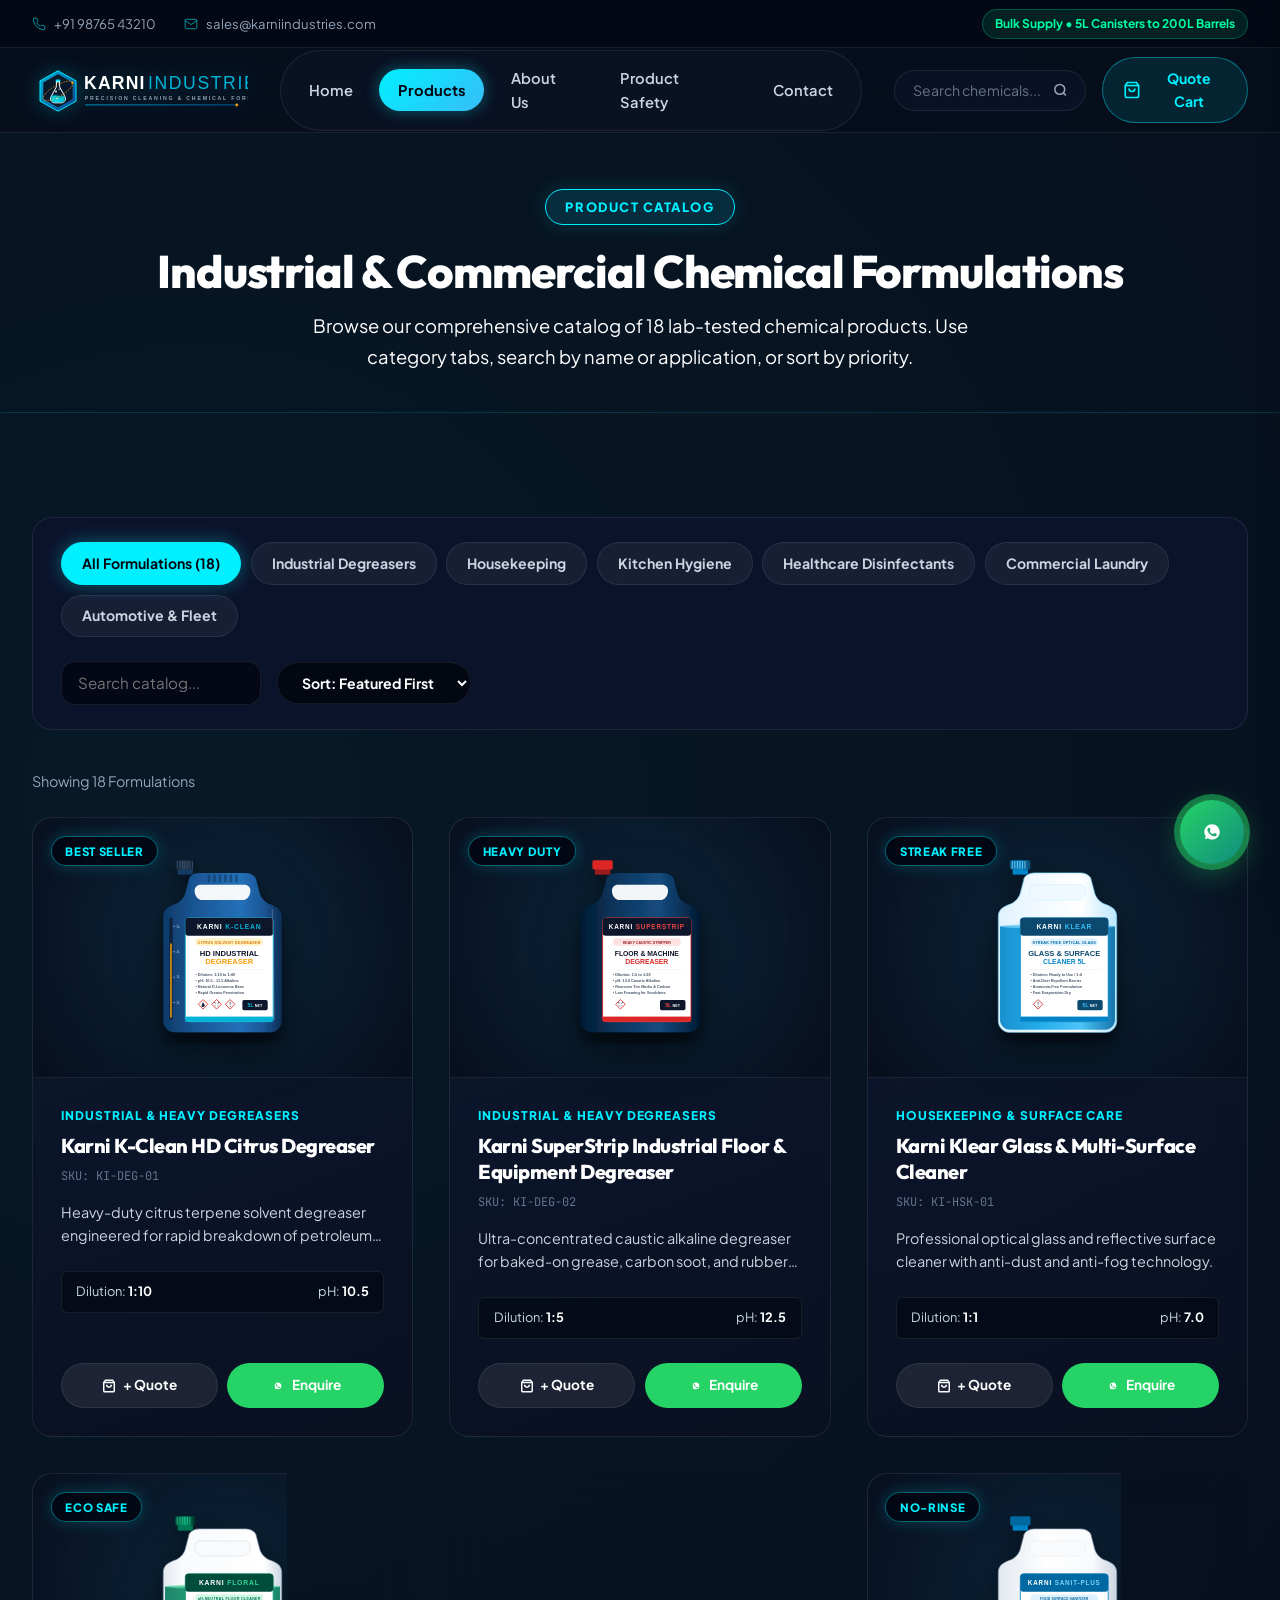
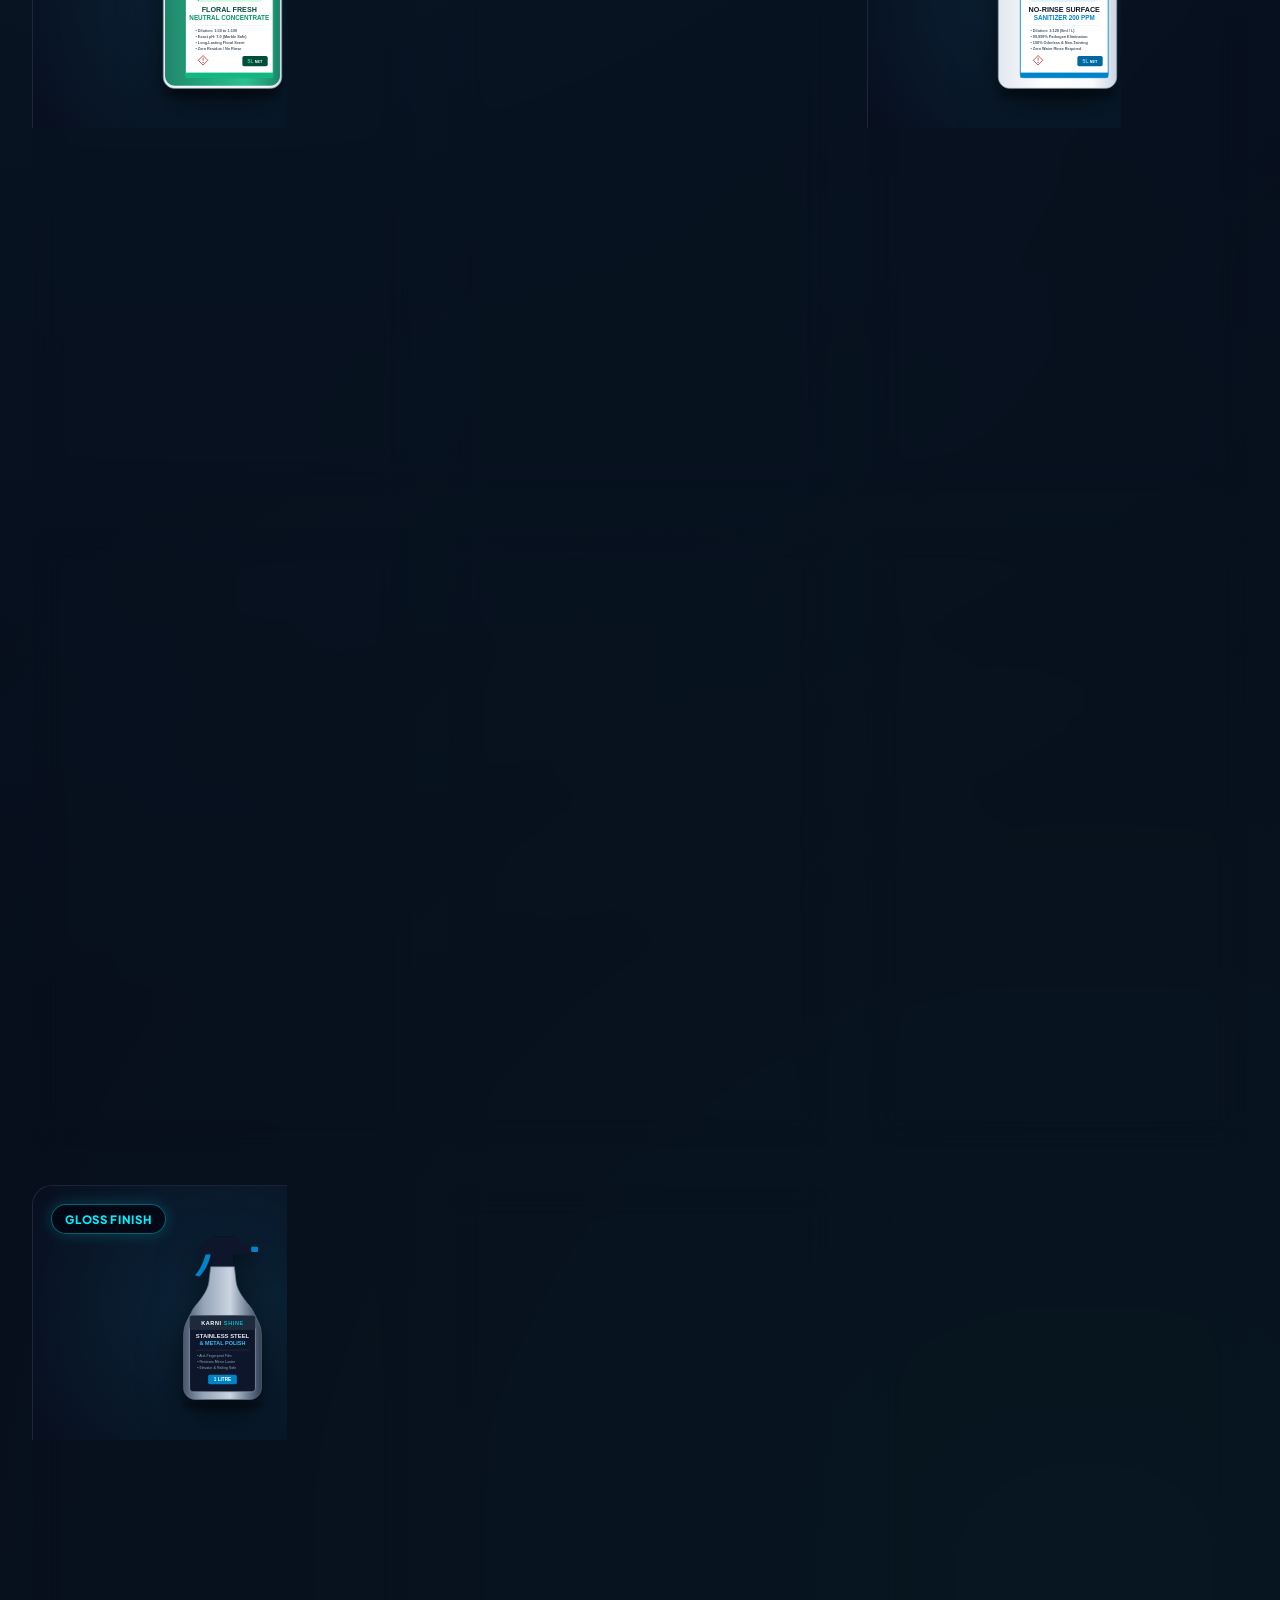
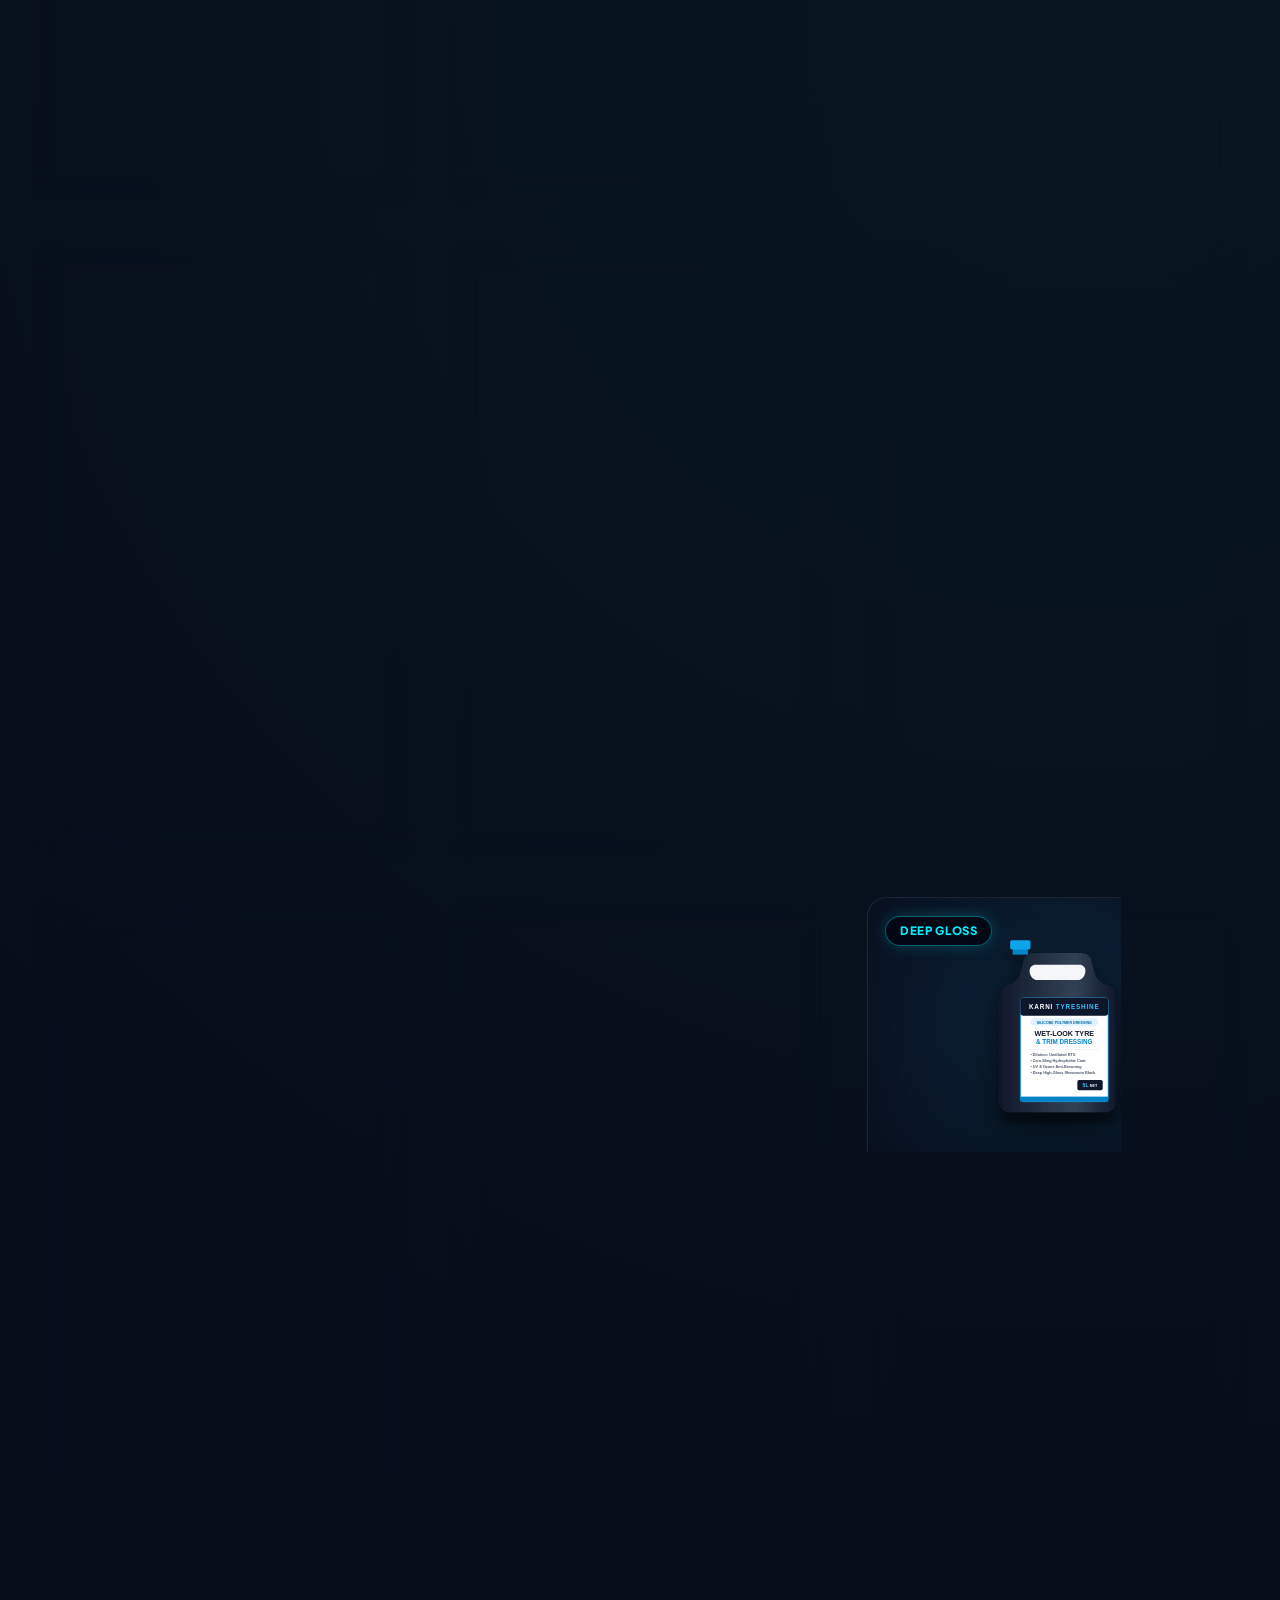
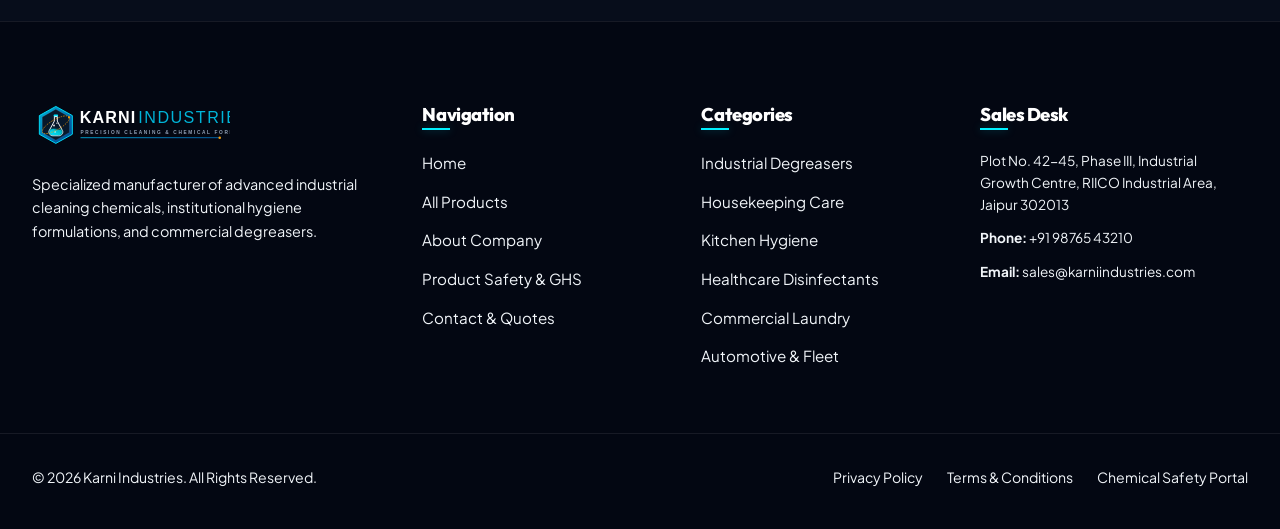
==== products.html @ 2b6e88ef "Initial commit" ====
<!DOCTYPE html>
<html lang="en">
<head>
  <meta charset="UTF-8">
  <meta name="viewport" content="width=device-width, initial-scale=1.0">
  <title>Chemical Products Catalog | Karni Industries</title>
  <meta name="description" content="Explore Karni Industries' complete catalog of industrial degreasers, floor cleaners, kitchen hygiene, hospital disinfectants, laundry detergents, and vehicle shampoos.">
  <meta name="theme-color" content="#0B192C">
  <link rel="icon" type="image/svg+xml" href="assets/images/logo/karni-logo.svg">
  <link rel="stylesheet" href="css/style.css">
</head>
<body>

  <!-- Top Announcement Bar -->
  <aside class="topbar">
    <div class="container topbar-content">
      <div class="topbar-contact">
        <a href="tel:+919876543210" class="topbar-item">
          <svg viewBox="0 0 24 24"><path d="M22 16.92v3a2 2 0 0 1-2.18 2 19.79 19.79 0 0 1-8.63-3.07 19.5 19.5 0 0 1-6-6 19.79 19.79 0 0 1-3.07-8.67A2 2 0 0 1 4.11 2h3a2 2 0 0 1 2 1.72 12.84 12.84 0 0 0 .7 2.81 2 2 0 0 1-.45 2.11L8.09 9.91a16 16 0 0 0 6 6l1.27-1.27a2 2 0 0 1 2.11-.45 12.84 12.84 0 0 0 2.81.7A2 2 0 0 1 22 16.92z"/></svg>
          <span data-config="phoneDisplay">+91 98765 43210</span>
        </a>
        <a href="mailto:sales@karniindustries.com" class="topbar-item">
          <svg viewBox="0 0 24 24"><path d="M4 4h16c1.1 0 2 .9 2 2v12c0 1.1-.9 2-2 2H4c-1.1 0-2-.9-2-2V6c0-1.1.9-2 2-2z"/><polyline points="22,6 12,13 2,6"/></svg>
          <span data-config="email">sales@karniindustries.com</span>
        </a>
      </div>
      <div class="topbar-cert-badge">
        <span>Bulk Supply • 5L Canisters to 200L Barrels</span>
      </div>
    </div>
  </aside>

  <!-- Sticky Main Header Navigation -->
  <header class="site-header" id="siteHeader">
    <div class="container navbar">
      <a href="index.html" class="brand-logo" aria-label="Karni Industries Home">
        <img src="assets/images/logo/karni-logo.svg" alt="Karni Industries Logo" class="brand-logo-img">
      </a>

      <nav class="nav-menu" aria-label="Main Navigation">
        <a href="index.html" class="nav-link">Home</a>
        <a href="products.html" class="nav-link active">Products</a>
        <a href="about.html" class="nav-link">About Us</a>
        <a href="product-safety.html" class="nav-link">Product Safety</a>
        <a href="contact.html" class="nav-link">Contact</a>
      </nav>

      <div class="header-actions">
        <div class="search-container">
          <div class="search-input-wrapper">
            <input type="text" id="headerSearchInput" class="search-input" placeholder="Search chemicals..." autocomplete="off">
            <button type="button" class="search-btn" aria-label="Search">
              <svg width="16" height="16" viewBox="0 0 24 24" fill="none" stroke="currentColor" stroke-width="2.5"><circle cx="11" cy="11" r="8"/><line x1="21" y1="21" x2="16.65" y2="16.65"/></svg>
            </button>
          </div>
          <div id="headerSearchResults" class="search-results-dropdown"></div>
        </div>

        <button type="button" class="quote-cart-btn" onclick="EnquiryCart.openDrawer()" aria-label="View Quote Request Cart">
          <svg width="18" height="18" viewBox="0 0 24 24" fill="none" stroke="currentColor" stroke-width="2.2"><path d="M6 2L3 6v14a2 2 0 0 0 2 2h14a2 2 0 0 0 2-2V6l-3-4z"/><line x1="3" y1="6" x2="21" y2="6"/><path d="M16 10a4 4 0 0 1-8 0"/></svg>
          <span>Quote Cart</span>
          <span class="quote-badge" style="display:none;">0</span>
        </button>

        <button type="button" class="mobile-toggle" id="mobileToggle" aria-label="Toggle navigation menu">
          <span></span><span></span><span></span>
        </button>
      </div>
    </div>
  </header>

  <!-- Mobile Drawer -->
  <div class="mobile-overlay" id="mobileOverlay"></div>
  <div class="mobile-drawer" id="mobileDrawer">
    <div class="mobile-drawer-header">
      <img src="assets/images/logo/karni-logo.svg" alt="Karni Industries" style="height:36px;">
      <button class="drawer-close-btn" id="drawerCloseBtn" aria-label="Close menu">&times;</button>
    </div>
    <div class="mobile-nav-links">
      <a href="index.html" class="mobile-nav-link">Home</a>
      <a href="products.html" class="mobile-nav-link active">Products Catalog</a>
      <a href="about.html" class="mobile-nav-link">About Company</a>
      <a href="product-safety.html" class="mobile-nav-link">Product Safety &amp; GHS</a>
      <a href="contact.html" class="mobile-nav-link">Contact &amp; Inquiries</a>
    </div>
  </div>

  <!-- Page Header Banner -->
  <section class="section" style="background:var(--navy-900); color:#FFF; padding:3.5rem 0 2.5rem; border-bottom:1px solid rgba(0,180,216,0.2);">
    <div class="container" style="text-align:center;">
      <div class="section-tag" style="background:rgba(0,180,216,0.15); border-color:var(--cyan-400);">Product Catalog</div>
      <h1 class="section-title" style="color:#FFF; margin-bottom:0.75rem;">Industrial &amp; Commercial Chemical Formulations</h1>
      <p class="section-subtitle" style="color:var(--text-inverse-muted); max-width:680px; margin:0 auto;">
        Browse our comprehensive catalog of 18 lab-tested chemical products. Use category tabs, search by name or application, or sort by priority.
      </p>
    </div>
  </section>

  <!-- Product Catalog Main Workspace -->
  <section class="section">
    <div class="container">

      <!-- Catalog Controls Toolbar -->
      <div class="catalog-toolbar">
        <!-- Category Filter Tabs -->
        <div class="filter-pills-bar" id="categoryPills">
          <button class="filter-pill active" data-category="all">All Formulations (18)</button>
          <button class="filter-pill" data-category="degreasers">Industrial Degreasers</button>
          <button class="filter-pill" data-category="housekeeping">Housekeeping</button>
          <button class="filter-pill" data-category="kitchen">Kitchen Hygiene</button>
          <button class="filter-pill" data-category="disinfectants">Healthcare Disinfectants</button>
          <button class="filter-pill" data-category="laundry">Commercial Laundry</button>
          <button class="filter-pill" data-category="automotive">Automotive &amp; Fleet</button>
        </div>

        <!-- Sorting & Search Control -->
        <div style="display:flex; align-items:center; gap:1rem; flex-wrap:wrap;">
          <input type="text" id="catalogSearchInput" class="calc-input" placeholder="Search catalog..." style="width:200px; padding:0.5rem 1rem;">
          <select id="catalogSortSelect" class="catalog-sort-select">
            <option value="featured">Sort: Featured First</option>
            <option value="name-asc">Name: A to Z</option>
            <option value="name-desc">Name: Z to A</option>
            <option value="category">Group by Category</option>
          </select>
        </div>
      </div>

      <!-- Results Count Bar -->
      <div style="display:flex; justify-content:space-between; align-items:center; margin-bottom:1.5rem; font-size:0.9rem; color:var(--text-muted);">
        <span id="resultsCountText">Showing 18 Formulations</span>
        <span id="activeFilterTag" style="display:none; background:var(--bg-surface-alt); padding:0.25rem 0.75rem; border-radius:var(--radius-full); font-weight:600;"></span>
      </div>

      <!-- Product Cards Grid -->
      <div class="product-grid" id="catalogGrid">
        <!-- Populated dynamically by JavaScript -->
      </div>

      <!-- Empty State -->
      <div id="catalogEmptyState" style="display:none; text-align:center; padding:5rem 1rem;">
        <svg width="56" height="56" viewBox="0 0 24 24" fill="none" stroke="var(--border-medium)" stroke-width="1.5" style="margin:0 auto 1rem;">
          <circle cx="11" cy="11" r="8"></circle><line x1="21" y1="21" x2="16.65" y2="16.65"></line>
        </svg>
        <h3 style="font-size:1.35rem; font-weight:800; color:var(--navy-900); margin-bottom:0.5rem;">No Matching Formulations Found</h3>
        <p style="color:var(--text-muted); max-width:400px; margin:0 auto 1.5rem;">Try modifying your search keywords or clearing your active category filters.</p>
        <button class="btn btn-primary btn-sm" onclick="resetFilters()">Reset All Filters</button>
      </div>

    </div>
  </section>

  <!-- Slide-out Quote Request Drawer -->
  <div class="quote-drawer-backdrop" id="quoteDrawerBackdrop" onclick="EnquiryCart.closeDrawer()"></div>
  <aside class="quote-drawer" id="quoteDrawer">
    <div class="quote-drawer-header">
      <div class="quote-drawer-title">
        <svg width="22" height="22" viewBox="0 0 24 24" fill="none" stroke="currentColor" stroke-width="2.2"><path d="M6 2L3 6v14a2 2 0 0 0 2 2h14a2 2 0 0 0 2-2V6l-3-4z"/><line x1="3" y1="6" x2="21" y2="6"/><path d="M16 10a4 4 0 0 1-8 0"/></svg>
        <span>Bulk Quote Request</span>
      </div>
      <button onclick="EnquiryCart.closeDrawer()" style="color:#FFF; font-size:1.5rem;">&times;</button>
    </div>
    <div class="quote-drawer-body" id="quoteDrawerItems"></div>
    <div class="quote-drawer-footer" id="quoteDrawerFooter">
      <div class="quote-form-group">
        <input type="text" id="quoteCustomerName" class="form-control" placeholder="Your Name / Contact Person *" required>
      </div>
      <div class="quote-form-group">
        <input type="text" id="quoteCompanyName" class="form-control" placeholder="Company / Facility Name">
      </div>
      <div class="quote-form-group">
        <input type="text" id="quoteCustomerCity" class="form-control" placeholder="City / State (For Freight Estimate)">
      </div>
      <button type="button" class="btn btn-whatsapp" style="width:100%; justify-content:center; margin-bottom:0.75rem;" onclick="EnquiryCart.sendWhatsAppQuote()">
        <svg width="18" height="18" viewBox="0 0 24 24" fill="currentColor"><path d="M12.031 6.172c-3.181 0-5.767 2.586-5.768 5.766-.001 1.298.38 2.27 1.019 3.287l-.582 2.128 2.182-.573c.978.58 1.911.928 3.145.929 3.178 0 5.767-2.587 5.768-5.766.001-3.187-2.575-5.77-5.764-5.771zm3.392 8.244c-.144.405-.837.774-1.17.824-.299.045-.677.063-1.092-.069-.252-.08-.575-.187-.988-.365-1.739-.751-2.874-2.502-2.961-2.617-.087-.116-.708-.94-.708-1.793s.448-1.273.607-1.446c.159-.173.346-.217.462-.217l.332.007c.106.005.249-.04.39.298.144.347.491 1.2.534 1.287.043.087.072.188.014.304-.058.116-.087.188-.173.289l-.26.304c-.087.086-.177.18-.076.354.101.174.449.741.964 1.201.662.591 1.221.774 1.394.86.174.086.275.073.376-.044.101-.116.433-.506.549-.68.116-.173.231-.145.39-.086s1.011.477 1.184.564.289.13.332.202c.045.072.045.419-.099.824z"/></svg>
        <span>Send Quote Request on WhatsApp</span>
      </button>
      <div style="display:flex; justify-content:space-between; align-items:center;">
        <button type="button" onclick="EnquiryCart.clearCart()" style="font-size:0.8rem; color:var(--text-muted); text-decoration:underline;">
          Clear Quote
        </button>
        <span style="font-size:0.75rem; color:var(--text-muted);">Instant Dispatch Evaluation</span>
      </div>
    </div>
  </aside>

  <!-- Floating WhatsApp Quick Button -->
  <div class="floating-whatsapp">
    <div class="floating-wa-tooltip">Need Instant Pricing? Chat with Sales</div>
    <a href="https://wa.me/919876543210?text=Hello%20Karni%20Industries%2C%20I%20am%20browsing%20your%20products%20catalog." target="_blank" class="floating-wa-btn" aria-label="Chat on WhatsApp">
      <svg width="32" height="32" viewBox="0 0 24 24" fill="currentColor"><path d="M12.031 6.172c-3.181 0-5.767 2.586-5.768 5.766-.001 1.298.38 2.27 1.019 3.287l-.582 2.128 2.182-.573c.978.58 1.911.928 3.145.929 3.178 0 5.767-2.587 5.768-5.766.001-3.187-2.575-5.77-5.764-5.771zm3.392 8.244c-.144.405-.837.774-1.17.824-.299.045-.677.063-1.092-.069-.252-.08-.575-.187-.988-.365-1.739-.751-2.874-2.502-2.961-2.617-.087-.116-.708-.94-.708-1.793s.448-1.273.607-1.446c.159-.173.346-.217.462-.217l.332.007c.106.005.249-.04.39.298.144.347.491 1.2.534 1.287.043.087.072.188.014.304-.058.116-.087.188-.173.289l-.26.304c-.087.086-.177.18-.076.354.101.174.449.741.964 1.201.662.591 1.221.774 1.394.86.174.086.275.073.376-.044.101-.116.433-.506.549-.68.116-.173.231-.145.39-.086s1.011.477 1.184.564.289.13.332.202c.045.072.045.419-.099.824z"/></svg>
    </a>
  </div>

  <!-- Site Footer -->
  <footer class="site-footer">
    <div class="container footer-grid">
      <div>
        <a href="index.html" style="display:inline-block; margin-bottom:1.25rem;">
          <img src="assets/images/logo/karni-logo.svg" alt="Karni Industries" style="height:44px;">
        </a>
        <p style="font-size:0.9rem; line-height:1.6; margin-bottom:1.5rem;">
          Specialized manufacturer of advanced industrial cleaning chemicals, institutional hygiene formulations, and commercial degreasers.
        </p>
      </div>
      <div>
        <h4 class="footer-col-title">Navigation</h4>
        <div class="footer-links">
          <a href="index.html" class="footer-link">Home</a>
          <a href="products.html" class="footer-link">All Products</a>
          <a href="about.html" class="footer-link">About Company</a>
          <a href="product-safety.html" class="footer-link">Product Safety &amp; GHS</a>
          <a href="contact.html" class="footer-link">Contact &amp; Quotes</a>
        </div>
      </div>
      <div>
        <h4 class="footer-col-title">Categories</h4>
        <div class="footer-links">
          <a href="products.html?category=degreasers" class="footer-link">Industrial Degreasers</a>
          <a href="products.html?category=housekeeping" class="footer-link">Housekeeping Care</a>
          <a href="products.html?category=kitchen" class="footer-link">Kitchen Hygiene</a>
          <a href="products.html?category=disinfectants" class="footer-link">Healthcare Disinfectants</a>
          <a href="products.html?category=laundry" class="footer-link">Commercial Laundry</a>
          <a href="products.html?category=automotive" class="footer-link">Automotive &amp; Fleet</a>
        </div>
      </div>
      <div>
        <h4 class="footer-col-title">Sales Desk</h4>
        <div style="font-size:0.85rem; line-height:1.6; display:flex; flex-direction:column; gap:0.75rem;">
          <div>Plot No. 42-45, Phase III, Industrial Growth Centre, RIICO Industrial Area, Jaipur 302013</div>
          <div><strong>Phone:</strong> +91 98765 43210</div>
          <div><strong>Email:</strong> sales@karniindustries.com</div>
        </div>
      </div>
    </div>
    <div class="container footer-bottom">
      <div>&copy; <span id="currentYear">2026</span> Karni Industries. All Rights Reserved.</div>
      <div style="display:flex; gap:1.5rem;">
        <a href="privacy-policy.html" class="footer-link">Privacy Policy</a>
        <a href="terms-and-conditions.html" class="footer-link">Terms &amp; Conditions</a>
        <a href="product-safety.html" class="footer-link">Chemical Safety Portal</a>
      </div>
    </div>
  </footer>

  <!-- Scripts -->
  <script src="js/config.js"></script>
  <script src="js/products.js"></script>
  <script src="js/main.js"></script>

  <!-- Catalog Filtering & Sorting Script -->
  <script>
    let currentCategory = 'all';
    let searchQuery = '';
    let sortMode = 'featured';

    function renderCatalog() {
      const grid = document.getElementById('catalogGrid');
      const emptyState = document.getElementById('catalogEmptyState');
      const countText = document.getElementById('resultsCountText');
      if (!grid) return;

      let list = ProductsDB.getByCategory(currentCategory);

      // Search filter
      if (searchQuery.trim()) {
        const q = searchQuery.toLowerCase().trim();
        list = list.filter(p => 
          p.name.toLowerCase().includes(q) ||
          p.sku.toLowerCase().includes(q) ||
          p.shortDesc.toLowerCase().includes(q) ||
          p.applications.some(a => a.toLowerCase().includes(q))
        );
      }

      // Sort
      if (sortMode === 'name-asc') {
        list.sort((a, b) => a.name.localeCompare(b.name));
      } else if (sortMode === 'name-desc') {
        list.sort((a, b) => b.name.localeCompare(a.name));
      } else if (sortMode === 'category') {
        list.sort((a, b) => a.category.localeCompare(b.category));
      } else {
        // Featured first
        list.sort((a, b) => (b.isFeatured ? 1 : 0) - (a.isFeatured ? 1 : 0));
      }

      if (countText) countText.textContent = `Showing ${list.length} Formulation${list.length === 1 ? '' : 's'}`;

      if (list.length === 0) {
        grid.innerHTML = '';
        if (emptyState) emptyState.style.display = 'block';
        return;
      }

      if (emptyState) emptyState.style.display = 'none';

      grid.innerHTML = list.map(p => `
        <div class="product-card">
          <div class="product-thumb-wrap">
            <span class="product-badge-pill">${p.badge}</span>
            <a href="product-details.html?id=${p.id}">
              <img src="${p.image}" alt="${p.name}" class="product-card-img">
            </a>
          </div>
          <div class="product-body">
            <span class="product-category-tag">${p.categoryName}</span>
            <h3 class="product-card-title">
              <a href="product-details.html?id=${p.id}">${p.name}</a>
            </h3>
            <div class="product-sku">SKU: ${p.sku}</div>
            <p class="product-card-desc">${p.shortDesc}</p>
            
            <div class="product-specs-row">
              <span class="product-spec-item">Dilution: <strong>${p.dilutionRatioMin ? '1:' + p.dilutionRatioMin : 'RTU'}</strong></span>
              <span class="product-spec-item">pH: <strong>${p.ph.split(' ')[0]}</strong></span>
            </div>

            <div class="product-actions-group">
              <button type="button" class="btn-card-quote" onclick="EnquiryCart.addItem(ProductsDB.getById('${p.id}'), '${p.packagingSizes[0]}')">
                <svg width="14" height="14" viewBox="0 0 24 24" fill="none" stroke="currentColor" stroke-width="2.5"><path d="M6 2L3 6v14a2 2 0 0 0 2 2h14a2 2 0 0 0 2-2V6l-3-4z"/><line x1="3" y1="6" x2="21" y2="6"/><path d="M16 10a4 4 0 0 1-8 0"/></svg>
                <span>+ Quote</span>
              </button>
              <button type="button" class="btn-card-wa" onclick="sendProductWhatsApp('${p.id}')">
                <svg width="14" height="14" viewBox="0 0 24 24" fill="currentColor"><path d="M12.031 6.172c-3.181 0-5.767 2.586-5.768 5.766-.001 1.298.38 2.27 1.019 3.287l-.582 2.128 2.182-.573c.978.58 1.911.928 3.145.929 3.178 0 5.767-2.587 5.768-5.766.001-3.187-2.575-5.77-5.764-5.771zm3.392 8.244c-.144.405-.837.774-1.17.824-.299.045-.677.063-1.092-.069-.252-.08-.575-.187-.988-.365-1.739-.751-2.874-2.502-2.961-2.617-.087-.116-.708-.94-.708-1.793s.448-1.273.607-1.446c.159-.173.346-.217.462-.217l.332.007c.106.005.249-.04.39.298.144.347.491 1.2.534 1.287.043.087.072.188.014.304-.058.116-.087.188-.173.289l-.26.304c-.087.086-.177.18-.076.354.101.174.449.741.964 1.201.662.591 1.221.774 1.394.86.174.086.275.073.376-.044.101-.116.433-.506.549-.68.116-.173.231-.145.39-.086s1.011.477 1.184.564.289.13.332.202c.045.072.045.419-.099.824z"/></svg>
                <span>Enquire</span>
              </button>
            </div>
          </div>
        </div>
      `).join('');
    }

    function resetFilters() {
      currentCategory = 'all';
      searchQuery = '';
      const input = document.getElementById('catalogSearchInput');
      if (input) input.value = '';
      document.querySelectorAll('.filter-pill').forEach(pill => {
        pill.classList.toggle('active', pill.getAttribute('data-category') === 'all');
      });
      renderCatalog();
    }

    document.addEventListener('DOMContentLoaded', () => {
      // Check query param for initial category
      const urlParams = new URLSearchParams(window.location.search);
      const catParam = urlParams.get('category');
      if (catParam) {
        currentCategory = catParam;
        document.querySelectorAll('.filter-pill').forEach(pill => {
          pill.classList.toggle('active', pill.getAttribute('data-category') === catParam);
        });
      }

      // Category Pill click
      document.querySelectorAll('.filter-pill').forEach(pill => {
        pill.addEventListener('click', () => {
          document.querySelectorAll('.filter-pill').forEach(p => p.classList.remove('active'));
          pill.classList.add('active');
          currentCategory = pill.getAttribute('data-category');
          renderCatalog();
        });
      });

      // Search input
      const searchInput = document.getElementById('catalogSearchInput');
      if (searchInput) {
        searchInput.addEventListener('input', (e) => {
          searchQuery = e.target.value;
          renderCatalog();
        });
      }

      // Sort select
      const sortSelect = document.getElementById('catalogSortSelect');
      if (sortSelect) {
        sortSelect.addEventListener('change', (e) => {
          sortMode = e.target.value;
          renderCatalog();
        });
      }

      renderCatalog();
    });
  </script>
</body>
</html>
---- css/style.css ----
/* ==========================================================================
   KARNI INDUSTRIES - NEXT-GEN ULTRA-PREMIUM DESIGN SYSTEM
   Theme: Obsidian Cyber-Industrial & Luminous Glassmorphism
   100% Vanilla CSS3 - Pure Native Code - Zero External Frameworks
   ========================================================================== */

@import url('https://fonts.googleapis.com/css2?family=Outfit:wght@300;400;500;600;700;800;900&family=Plus+Jakarta+Sans:wght@400;500;600;700;800&family=JetBrains+Mono:wght@400;600;700&display=swap');

/* --- Next-Gen CSS Variables & Design Tokens --- */
:root {
  /* Base Obsidian Surface System */
  --bg-deep: #030712;
  --bg-body: #070D1B;
  --bg-surface: #0B132B;
  --bg-surface-elevated: #111B38;
  --bg-card: rgba(15, 23, 42, 0.75);
  --bg-card-hover: rgba(26, 38, 66, 0.85);
  --bg-glass: rgba(11, 19, 43, 0.65);
  
  /* Luminous Cyber Accents */
  --cyan-neon: #00F0FF;
  --cyan-glow: rgba(0, 240, 255, 0.35);
  --cyan-dim: #0284C7;
  
  --emerald-neon: #00FFA3;
  --emerald-glow: rgba(0, 255, 163, 0.3);
  --emerald-dim: #059669;

  --amber-neon: #FFB703;
  --amber-glow: rgba(255, 183, 3, 0.3);

  --rose-neon: #FF3366;
  --rose-glow: rgba(255, 51, 102, 0.3);

  --whatsapp: #25D366;
  --whatsapp-glow: rgba(37, 211, 102, 0.4);

  /* High-Contrast Titanium Typography */
  --text-pure: #FFFFFF;
  --text-primary: #F1F5F9;
  --text-secondary: #CBD5E1;
  --text-muted: #94A3B8;
  --text-dim: #64748B;

  /* Specular Borders & Glass Dividers */
  --border-glass: rgba(255, 255, 255, 0.08);
  --border-glass-hover: rgba(0, 240, 255, 0.35);
  --border-neon: rgba(0, 240, 255, 0.6);
  --border-emerald: rgba(0, 255, 163, 0.5);

  /* Typography Stacks */
  --font-heading: 'Outfit', -apple-system, BlinkMacSystemFont, sans-serif;
  --font-body: 'Plus Jakarta Sans', -apple-system, BlinkMacSystemFont, sans-serif;
  --font-mono: 'JetBrains Mono', monospace;

  /* Elevation Shadows & Light Spills */
  --shadow-sm: 0 2px 8px rgba(0, 0, 0, 0.4);
  --shadow-md: 0 8px 24px rgba(0, 0, 0, 0.5);
  --shadow-lg: 0 16px 40px rgba(0, 0, 0, 0.6);
  --shadow-neon-cyan: 0 0 30px rgba(0, 240, 255, 0.25);
  --shadow-neon-emerald: 0 0 30px rgba(0, 255, 163, 0.25);

  /* Layout Constants */
  --max-width: 1320px;
  --radius-xs: 6px;
  --radius-sm: 10px;
  --radius-md: 14px;
  --radius-lg: 20px;
  --radius-xl: 28px;
  --radius-full: 9999px;

  --transition-fast: 0.15s cubic-bezier(0.16, 1, 0.3, 1);
  --transition-normal: 0.25s cubic-bezier(0.16, 1, 0.3, 1);
  --transition-smooth: 0.45s cubic-bezier(0.16, 1, 0.3, 1);
}

/* --- Base & Reset --- */
*, *::before, *::after {
  box-sizing: border-box;
  margin: 0;
  padding: 0;
}

html {
  scroll-behavior: smooth;
  font-size: 16px;
  -webkit-font-smoothing: antialiased;
  background-color: var(--bg-deep);
}

body {
  font-family: var(--font-body);
  background-color: var(--bg-body);
  color: var(--text-primary);
  line-height: 1.65;
  min-height: 100vh;
  display: flex;
  flex-direction: column;
  overflow-x: hidden;
  background-image: 
    radial-gradient(circle at 15% 15%, rgba(0, 240, 255, 0.05) 0%, transparent 40%),
    radial-gradient(circle at 85% 60%, rgba(0, 255, 163, 0.04) 0%, transparent 45%);
}

img, svg {
  display: block;
  max-width: 100%;
}

a {
  color: inherit;
  text-decoration: none;
  transition: all var(--transition-fast);
}

button, input, select, textarea {
  font: inherit;
  color: inherit;
}

button {
  cursor: pointer;
  border: none;
  background: none;
}

/* --- Custom Scrollbar --- */
::-webkit-scrollbar {
  width: 8px;
}
::-webkit-scrollbar-track {
  background: var(--bg-deep);
}
::-webkit-scrollbar-thumb {
  background: var(--bg-surface-elevated);
  border-radius: var(--radius-full);
  border: 1px solid var(--border-glass);
}
::-webkit-scrollbar-thumb:hover {
  background: var(--cyan-dim);
}

/* --- Container Utility --- */
.container {
  width: 100%;
  max-width: var(--max-width);
  margin-left: auto;
  margin-right: auto;
  padding-left: 2rem;
  padding-right: 2rem;
}

/* --- Typography Enhancements --- */
h1, h2, h3, h4, h5, h6 {
  font-family: var(--font-heading);
  color: var(--text-pure);
  font-weight: 700;
  letter-spacing: -0.025em;
  line-height: 1.2;
}

.text-gradient {
  background: linear-gradient(135deg, #FFFFFF 0%, #00F0FF 55%, #00FFA3 100%);
  -webkit-background-clip: text;
  -webkit-text-fill-color: transparent;
  display: inline-block;
}

.text-cyan {
  color: var(--cyan-neon);
}

.text-emerald {
  color: var(--emerald-neon);
}

.section-header {
  text-align: center;
  max-width: 820px;
  margin: 0 auto 4rem;
  position: relative;
}

.section-tag {
  display: inline-flex;
  align-items: center;
  gap: 0.6rem;
  padding: 0.4rem 1.2rem;
  border-radius: var(--radius-full);
  font-size: 0.8rem;
  font-weight: 800;
  text-transform: uppercase;
  letter-spacing: 0.12em;
  color: var(--cyan-neon);
  background: rgba(0, 240, 255, 0.08);
  border: 1px solid rgba(0, 240, 255, 0.25);
  box-shadow: 0 0 20px rgba(0, 240, 255, 0.15);
  margin-bottom: 1.25rem;
}

.section-title {
  font-size: 2.85rem;
  font-weight: 800;
  margin-bottom: 1.25rem;
  line-height: 1.15;
}

.section-subtitle {
  font-size: 1.15rem;
  color: var(--text-muted);
  line-height: 1.7;
}

/* --- Top Utility Announcement Bar --- */
.topbar {
  background: rgba(3, 7, 18, 0.8);
  backdrop-filter: blur(12px);
  border-bottom: 1px solid var(--border-glass);
  font-size: 0.82rem;
  padding: 0.55rem 0;
  color: var(--text-muted);
}

.topbar-content {
  display: flex;
  justify-content: space-between;
  align-items: center;
  gap: 1rem;
}

.topbar-contact {
  display: flex;
  align-items: center;
  gap: 1.75rem;
}

.topbar-item {
  display: flex;
  align-items: center;
  gap: 0.5rem;
  color: var(--text-muted);
}

.topbar-item:hover {
  color: var(--cyan-neon);
}

.topbar-item svg {
  width: 14px;
  height: 14px;
  stroke: var(--cyan-neon);
  fill: none;
}

.topbar-cert-badge {
  display: inline-flex;
  align-items: center;
  gap: 0.5rem;
  background: rgba(0, 255, 163, 0.1);
  border: 1px solid rgba(0, 255, 163, 0.25);
  color: var(--emerald-neon);
  padding: 0.25rem 0.75rem;
  border-radius: var(--radius-full);
  font-weight: 700;
  font-size: 0.75rem;
}

/* --- Floating Glassmorphic Navigation Header --- */
.site-header {
  position: sticky;
  top: 0;
  z-index: 1000;
  background: rgba(7, 13, 27, 0.75);
  backdrop-filter: blur(20px);
  -webkit-backdrop-filter: blur(20px);
  border-bottom: 1px solid var(--border-glass);
  transition: all var(--transition-normal);
}

.site-header.scrolled {
  background: rgba(4, 8, 18, 0.94);
  box-shadow: 0 10px 30px rgba(0, 0, 0, 0.6), 0 0 20px rgba(0, 240, 255, 0.1);
}

.navbar {
  display: flex;
  align-items: center;
  justify-content: space-between;
  height: 84px;
  gap: 2rem;
}

.brand-logo {
  display: flex;
  align-items: center;
  gap: 0.75rem;
  flex-shrink: 0;
}

.brand-logo-img {
  height: 48px;
  width: auto;
  filter: drop-shadow(0 0 10px rgba(0, 240, 255, 0.25));
}

/* Nav Menu */
.nav-menu {
  display: flex;
  align-items: center;
  gap: 0.5rem;
  background: rgba(15, 23, 42, 0.5);
  padding: 0.4rem 0.6rem;
  border-radius: var(--radius-full);
  border: 1px solid var(--border-glass);
}

.nav-link {
  font-weight: 600;
  font-size: 0.92rem;
  color: var(--text-secondary);
  padding: 0.55rem 1.15rem;
  border-radius: var(--radius-full);
  transition: all var(--transition-fast);
  position: relative;
}

.nav-link:hover {
  color: var(--text-pure);
  background: rgba(255, 255, 255, 0.06);
}

.nav-link.active {
  color: var(--bg-deep);
  background: linear-gradient(135deg, var(--cyan-neon) 0%, #38BDF8 100%);
  font-weight: 700;
  box-shadow: 0 0 15px var(--cyan-glow);
}

/* Header Action Controls */
.header-actions {
  display: flex;
  align-items: center;
  gap: 1rem;
}

/* Search Bar */
.search-container {
  position: relative;
}

.search-input-wrapper {
  display: flex;
  align-items: center;
  background: rgba(15, 23, 42, 0.6);
  border: 1px solid var(--border-glass);
  border-radius: var(--radius-full);
  padding: 0.5rem 1.1rem;
  transition: all var(--transition-normal);
}

.search-input-wrapper:focus-within {
  border-color: var(--cyan-neon);
  box-shadow: 0 0 18px var(--cyan-glow);
  background: rgba(15, 23, 42, 0.9);
}

.search-input {
  background: transparent;
  border: none;
  color: var(--text-pure);
  font-size: 0.88rem;
  width: 140px;
  outline: none;
  transition: width var(--transition-normal);
}

.search-input:focus {
  width: 200px;
}

.search-input::placeholder {
  color: var(--text-dim);
}

.search-btn {
  color: var(--text-muted);
  display: flex;
  align-items: center;
}

.search-btn:hover {
  color: var(--cyan-neon);
}

.search-results-dropdown {
  position: absolute;
  top: calc(100% + 12px);
  right: 0;
  width: 340px;
  background: var(--bg-surface-elevated);
  border-radius: var(--radius-md);
  border: 1px solid var(--border-neon);
  box-shadow: var(--shadow-lg), var(--shadow-neon-cyan);
  overflow: hidden;
  display: none;
  z-index: 1050;
  max-height: 400px;
  overflow-y: auto;
}

.search-results-dropdown.show {
  display: block;
}

.search-result-item {
  display: flex;
  align-items: center;
  gap: 0.85rem;
  padding: 0.85rem 1rem;
  border-bottom: 1px solid var(--border-glass);
  transition: background var(--transition-fast);
}

.search-result-item:hover {
  background: rgba(0, 240, 255, 0.08);
}

.search-result-thumb {
  width: 44px;
  height: 44px;
  border-radius: var(--radius-xs);
  background: rgba(255, 255, 255, 0.05);
  object-fit: contain;
  padding: 3px;
  flex-shrink: 0;
}

.search-result-info h4 {
  font-size: 0.88rem;
  font-weight: 700;
  color: var(--text-pure);
  line-height: 1.25;
}

.search-result-info span {
  font-size: 0.75rem;
  color: var(--cyan-neon);
}

/* Quote Cart Pill Button */
.quote-cart-btn {
  display: inline-flex;
  align-items: center;
  gap: 0.6rem;
  background: rgba(0, 240, 255, 0.1);
  border: 1px solid rgba(0, 240, 255, 0.4);
  color: var(--cyan-neon);
  padding: 0.55rem 1.25rem;
  border-radius: var(--radius-full);
  font-weight: 700;
  font-size: 0.88rem;
  transition: all var(--transition-fast);
  position: relative;
}

.quote-cart-btn:hover {
  background: var(--cyan-neon);
  color: var(--bg-deep);
  box-shadow: 0 0 25px var(--cyan-glow);
  transform: translateY(-2px);
}

.quote-badge {
  background: var(--amber-neon);
  color: #000;
  font-size: 0.75rem;
  font-weight: 900;
  min-width: 20px;
  height: 20px;
  border-radius: var(--radius-full);
  display: inline-flex;
  align-items: center;
  justify-content: center;
  padding: 0 5px;
}

/* Mobile Toggle */
.mobile-toggle {
  display: none;
  flex-direction: column;
  justify-content: space-between;
  width: 28px;
  height: 20px;
}

.mobile-toggle span {
  display: block;
  width: 100%;
  height: 2.5px;
  background-color: var(--cyan-neon);
  border-radius: 2px;
  transition: all var(--transition-normal);
}

.mobile-toggle.active span:nth-child(1) {
  transform: translateY(8.5px) rotate(45deg);
}
.mobile-toggle.active span:nth-child(2) {
  opacity: 0;
}
.mobile-toggle.active span:nth-child(3) {
  transform: translateY(-8.5px) rotate(-45deg);
}

/* Mobile Drawer */
.mobile-overlay {
  position: fixed;
  inset: 0;
  background: rgba(3, 7, 18, 0.8);
  backdrop-filter: blur(12px);
  z-index: 1100;
  opacity: 0;
  visibility: hidden;
  transition: all var(--transition-normal);
}

.mobile-overlay.active {
  opacity: 1;
  visibility: visible;
}

.mobile-drawer {
  position: fixed;
  top: 0;
  right: -100%;
  width: 320px;
  height: 100%;
  background: var(--bg-surface);
  z-index: 1200;
  padding: 2.5rem 1.75rem;
  display: flex;
  flex-direction: column;
  box-shadow: var(--shadow-lg);
  border-left: 1px solid var(--border-glass);
  transition: right var(--transition-smooth);
}

.mobile-drawer.active {
  right: 0;
}

.mobile-drawer-header {
  display: flex;
  justify-content: space-between;
  align-items: center;
  margin-bottom: 2.5rem;
  border-bottom: 1px solid var(--border-glass);
  padding-bottom: 1.25rem;
}

.drawer-close-btn {
  color: var(--cyan-neon);
  font-size: 1.8rem;
}

.mobile-nav-links {
  display: flex;
  flex-direction: column;
  gap: 0.75rem;
}

.mobile-nav-link {
  font-size: 1.15rem;
  font-weight: 700;
  color: var(--text-secondary);
  padding: 0.85rem 1.25rem;
  border-radius: var(--radius-md);
  display: block;
  border: 1px solid transparent;
}

.mobile-nav-link:hover, .mobile-nav-link.active {
  color: var(--cyan-neon);
  background: rgba(0, 240, 255, 0.08);
  border-color: rgba(0, 240, 255, 0.2);
}

/* --- Interactive Particle Canvas Hero Section --- */
.hero-section {
  position: relative;
  padding: 6.5rem 0 7.5rem;
  overflow: hidden;
  border-bottom: 1px solid var(--border-glass);
  background: 
    radial-gradient(ellipse at 50% -20%, rgba(0, 240, 255, 0.15) 0%, transparent 60%),
    radial-gradient(circle at 80% 40%, rgba(0, 255, 163, 0.08) 0%, transparent 50%),
    var(--bg-body);
}

#particleCanvas {
  position: absolute;
  inset: 0;
  width: 100%;
  height: 100%;
  pointer-events: none;
  z-index: 1;
}

.hero-grid {
  display: grid;
  grid-template-columns: 1.2fr 0.8fr;
  align-items: center;
  gap: 4rem;
  position: relative;
  z-index: 2;
}

.hero-content {
  max-width: 720px;
}

.hero-badge {
  display: inline-flex;
  align-items: center;
  gap: 0.75rem;
  padding: 0.45rem 1.25rem;
  background: rgba(0, 240, 255, 0.08);
  border: 1px solid rgba(0, 240, 255, 0.3);
  border-radius: var(--radius-full);
  color: var(--cyan-neon);
  font-size: 0.85rem;
  font-weight: 800;
  letter-spacing: 0.06em;
  margin-bottom: 1.75rem;
  box-shadow: 0 0 25px rgba(0, 240, 255, 0.15);
}

.hero-badge-pulse {
  width: 9px;
  height: 9px;
  background: var(--cyan-neon);
  border-radius: var(--radius-full);
  box-shadow: 0 0 12px var(--cyan-neon);
  animation: pulse-ring 2s infinite;
}

@keyframes pulse-ring {
  0% { transform: scale(0.95); opacity: 1; }
  50% { transform: scale(1.4); opacity: 0.5; }
  100% { transform: scale(0.95); opacity: 1; }
}

.hero-title {
  font-size: 3.8rem;
  font-weight: 900;
  line-height: 1.1;
  letter-spacing: -0.035em;
  margin-bottom: 1.75rem;
}

.hero-description {
  font-size: 1.2rem;
  color: var(--text-secondary);
  line-height: 1.75;
  margin-bottom: 2.75rem;
  max-width: 640px;
}

.hero-cta-group {
  display: flex;
  align-items: center;
  gap: 1.25rem;
  flex-wrap: wrap;
}

/* Button System */
.btn {
  display: inline-flex;
  align-items: center;
  justify-content: center;
  gap: 0.65rem;
  padding: 0.95rem 2rem;
  border-radius: var(--radius-full);
  font-size: 1rem;
  font-weight: 800;
  transition: all var(--transition-fast);
  text-align: center;
  white-space: nowrap;
}

.btn-primary {
  background: linear-gradient(135deg, var(--cyan-neon) 0%, #0096C7 100%);
  color: var(--bg-deep);
  box-shadow: 0 4px 25px var(--cyan-glow);
}

.btn-primary:hover {
  background: linear-gradient(135deg, #70EFFF 0%, var(--cyan-neon) 100%);
  box-shadow: 0 8px 35px rgba(0, 240, 255, 0.55);
  transform: translateY(-3px);
  color: var(--bg-deep);
}

.btn-secondary {
  background: rgba(255, 255, 255, 0.05);
  color: var(--text-pure);
  border: 1px solid var(--border-glass);
  backdrop-filter: blur(10px);
}

.btn-secondary:hover {
  background: rgba(255, 255, 255, 0.12);
  border-color: rgba(255, 255, 255, 0.25);
  transform: translateY(-3px);
}

.btn-whatsapp {
  background: linear-gradient(135deg, #25D366 0%, #128C7E 100%);
  color: #FFFFFF;
  box-shadow: 0 4px 20px var(--whatsapp-glow);
}

.btn-whatsapp:hover {
  background: linear-gradient(135deg, #2BF076 0%, #159C8D 100%);
  box-shadow: 0 8px 30px rgba(37, 211, 102, 0.6);
  transform: translateY(-3px);
  color: #FFFFFF;
}

.btn-sm {
  padding: 0.6rem 1.25rem;
  font-size: 0.88rem;
}

.btn-outline {
  border: 1.5px solid var(--border-glass);
  color: var(--text-pure);
  background: rgba(15, 23, 42, 0.6);
}

.btn-outline:hover {
  border-color: var(--cyan-neon);
  color: var(--cyan-neon);
  box-shadow: 0 0 20px var(--cyan-glow);
}

/* Hero Showcase Card */
.hero-visual {
  position: relative;
}

.hero-visual-card {
  background: linear-gradient(145deg, rgba(17, 27, 56, 0.8) 0%, rgba(10, 16, 34, 0.95) 100%);
  border: 1px solid var(--border-neon);
  border-radius: var(--radius-xl);
  padding: 1.75rem;
  box-shadow: var(--shadow-lg), var(--shadow-neon-cyan);
  position: relative;
  backdrop-filter: blur(20px);
}

.hero-visual-img {
  width: 100%;
  border-radius: var(--radius-md);
  box-shadow: var(--shadow-md);
  border: 1px solid var(--border-glass);
}

.hero-floating-stat {
  position: absolute;
  background: rgba(11, 19, 43, 0.9);
  backdrop-filter: blur(16px);
  border: 1px solid var(--border-glass);
  border-radius: var(--radius-md);
  padding: 1rem 1.4rem;
  box-shadow: var(--shadow-lg);
  display: flex;
  align-items: center;
  gap: 1rem;
  z-index: 5;
}

.hero-stat-1 {
  bottom: -24px;
  left: -24px;
  border-left: 4px solid var(--cyan-neon);
}

.hero-stat-2 {
  top: -24px;
  right: -24px;
  border-left: 4px solid var(--emerald-neon);
}

.stat-icon {
  width: 42px;
  height: 42px;
  border-radius: var(--radius-sm);
  background: rgba(0, 240, 255, 0.1);
  display: flex;
  align-items: center;
  justify-content: center;
  color: var(--cyan-neon);
  font-size: 1.3rem;
}

.stat-number {
  font-family: var(--font-heading);
  font-size: 1.4rem;
  font-weight: 900;
  line-height: 1.1;
  color: var(--text-pure);
}

.stat-label {
  font-size: 0.78rem;
  color: var(--text-muted);
  font-weight: 600;
}

/* --- Trust & Certifications Strip --- */
.trust-ribbon {
  background: var(--bg-surface);
  border-bottom: 1px solid var(--border-glass);
  padding: 2.25rem 0;
}

.trust-grid {
  display: flex;
  align-items: center;
  justify-content: space-between;
  gap: 2.5rem;
  flex-wrap: wrap;
}

.trust-item {
  display: flex;
  align-items: center;
  gap: 1rem;
}

.trust-icon {
  width: 48px;
  height: 48px;
  border-radius: var(--radius-md);
  background: rgba(0, 240, 255, 0.08);
  border: 1px solid rgba(0, 240, 255, 0.2);
  display: flex;
  align-items: center;
  justify-content: center;
  color: var(--cyan-neon);
  flex-shrink: 0;
}

.trust-title {
  font-size: 1.05rem;
  font-weight: 800;
  color: var(--text-pure);
  line-height: 1.25;
}

.trust-subtitle {
  font-size: 0.8rem;
  color: var(--text-muted);
}

/* --- Section Containers --- */
.section {
  padding: 6.5rem 0;
  position: relative;
}

.section-alt {
  background: rgba(11, 19, 43, 0.35);
  border-top: 1px solid var(--border-glass);
  border-bottom: 1px solid var(--border-glass);
}

.section-dark {
  background: var(--bg-deep);
  border-top: 1px solid var(--border-glass);
}

/* --- Holographic Category Cards --- */
.category-grid {
  display: grid;
  grid-template-columns: repeat(auto-fit, minmax(340px, 1fr));
  gap: 2rem;
}

.category-card {
  background: linear-gradient(145deg, rgba(17, 27, 56, 0.5) 0%, rgba(11, 19, 43, 0.7) 100%);
  border-radius: var(--radius-lg);
  border: 1px solid var(--border-glass);
  padding: 2.5rem;
  display: flex;
  flex-direction: column;
  transition: all var(--transition-normal);
  position: relative;
  overflow: hidden;
  backdrop-filter: blur(16px);
}

.category-card::before {
  content: '';
  position: absolute;
  top: 0;
  left: 0;
  right: 0;
  height: 2px;
  background: linear-gradient(90deg, transparent, var(--cyan-neon), transparent);
  opacity: 0;
  transition: opacity var(--transition-normal);
}

.category-card:hover {
  transform: translateY(-8px);
  border-color: var(--border-neon);
  box-shadow: var(--shadow-lg), var(--shadow-neon-cyan);
  background: linear-gradient(145deg, rgba(23, 37, 75, 0.7) 0%, rgba(15, 25, 54, 0.9) 100%);
}

.category-card:hover::before {
  opacity: 1;
}

.category-icon-box {
  width: 64px;
  height: 64px;
  border-radius: var(--radius-md);
  background: rgba(0, 240, 255, 0.1);
  border: 1px solid rgba(0, 240, 255, 0.3);
  display: flex;
  align-items: center;
  justify-content: center;
  color: var(--cyan-neon);
  margin-bottom: 1.75rem;
  box-shadow: 0 0 20px rgba(0, 240, 255, 0.15);
}

.category-card-title {
  font-size: 1.45rem;
  font-weight: 800;
  margin-bottom: 0.85rem;
  color: var(--text-pure);
}

.category-card-desc {
  font-size: 0.98rem;
  color: var(--text-secondary);
  line-height: 1.65;
  margin-bottom: 2rem;
  flex-grow: 1;
}

.category-card-footer {
  display: flex;
  align-items: center;
  justify-content: space-between;
  border-top: 1px solid var(--border-glass);
  padding-top: 1.25rem;
}

.category-count {
  font-size: 0.85rem;
  font-weight: 700;
  color: var(--cyan-neon);
  font-family: var(--font-mono);
}

.category-explore-link {
  font-size: 0.92rem;
  font-weight: 700;
  color: var(--text-pure);
  display: inline-flex;
  align-items: center;
  gap: 0.4rem;
}

.category-card:hover .category-explore-link {
  color: var(--cyan-neon);
  gap: 0.75rem;
}

/* --- High-Impact Product Cards Grid --- */
.product-grid {
  display: grid;
  grid-template-columns: repeat(auto-fill, minmax(300px, 1fr));
  gap: 2.25rem;
}

.product-card {
  background: linear-gradient(160deg, rgba(17, 27, 56, 0.6) 0%, rgba(10, 16, 34, 0.9) 100%);
  border-radius: var(--radius-lg);
  border: 1px solid var(--border-glass);
  overflow: hidden;
  display: flex;
  flex-direction: column;
  transition: all var(--transition-normal);
  position: relative;
  backdrop-filter: blur(16px);
}

.product-card:hover {
  transform: translateY(-8px);
  border-color: var(--border-neon);
  box-shadow: var(--shadow-lg), var(--shadow-neon-cyan);
}

.product-thumb-wrap {
  background: radial-gradient(circle at 50% 50%, rgba(0, 240, 255, 0.08) 0%, rgba(7, 13, 27, 0.8) 100%);
  padding: 2rem 1.5rem;
  display: flex;
  align-items: center;
  justify-content: center;
  min-height: 240px;
  position: relative;
  border-bottom: 1px solid var(--border-glass);
}

.product-card-img {
  max-height: 195px;
  width: auto;
  object-fit: contain;
  transition: transform var(--transition-normal);
  filter: drop-shadow(0 15px 20px rgba(0, 0, 0, 0.5));
}

.product-card:hover .product-card-img {
  transform: scale(1.08) translateY(-4px);
}

.product-badge-pill {
  position: absolute;
  top: 1.1rem;
  left: 1.1rem;
  background: rgba(3, 7, 18, 0.85);
  color: var(--cyan-neon);
  border: 1px solid rgba(0, 240, 255, 0.4);
  font-size: 0.72rem;
  font-weight: 800;
  text-transform: uppercase;
  letter-spacing: 0.06em;
  padding: 0.3rem 0.85rem;
  border-radius: var(--radius-full);
  box-shadow: 0 0 15px rgba(0, 240, 255, 0.2);
}

.product-body {
  padding: 1.75rem;
  display: flex;
  flex-direction: column;
  flex-grow: 1;
}

.product-category-tag {
  font-size: 0.75rem;
  font-weight: 800;
  text-transform: uppercase;
  letter-spacing: 0.08em;
  color: var(--cyan-neon);
  margin-bottom: 0.45rem;
}

.product-card-title {
  font-size: 1.25rem;
  font-weight: 800;
  color: var(--text-pure);
  line-height: 1.3;
  margin-bottom: 0.5rem;
}

.product-sku {
  font-size: 0.75rem;
  font-family: var(--font-mono);
  color: var(--text-dim);
  margin-bottom: 0.85rem;
}

.product-card-desc {
  font-size: 0.9rem;
  color: var(--text-secondary);
  line-height: 1.6;
  margin-bottom: 1.5rem;
  display: -webkit-box;
  -webkit-line-clamp: 2;
  -webkit-box-orient: vertical;
  overflow: hidden;
}

.product-specs-row {
  display: flex;
  align-items: center;
  justify-content: space-between;
  background: rgba(3, 7, 18, 0.6);
  border: 1px solid var(--border-glass);
  border-radius: var(--radius-xs);
  padding: 0.6rem 0.9rem;
  font-size: 0.8rem;
  color: var(--text-secondary);
  margin-bottom: 1.5rem;
}

.product-spec-item strong {
  color: var(--text-pure);
}

.product-actions-group {
  margin-top: auto;
  display: grid;
  grid-template-columns: 1fr 1fr;
  gap: 0.6rem;
}

.btn-card-quote {
  background: rgba(255, 255, 255, 0.08);
  border: 1px solid var(--border-glass);
  color: var(--text-pure);
  font-size: 0.85rem;
  padding: 0.65rem 0.85rem;
  border-radius: var(--radius-full);
  font-weight: 700;
  display: inline-flex;
  align-items: center;
  justify-content: center;
  gap: 0.4rem;
  transition: all var(--transition-fast);
}

.btn-card-quote:hover {
  background: var(--cyan-neon);
  color: var(--bg-deep);
  border-color: var(--cyan-neon);
  box-shadow: 0 0 15px var(--cyan-glow);
}

.btn-card-wa {
  background: var(--whatsapp);
  color: #FFFFFF;
  font-size: 0.85rem;
  padding: 0.65rem 0.85rem;
  border-radius: var(--radius-full);
  font-weight: 700;
  display: inline-flex;
  align-items: center;
  justify-content: center;
  gap: 0.4rem;
  transition: all var(--transition-fast);
}

.btn-card-wa:hover {
  background: #2BF076;
  box-shadow: 0 0 18px var(--whatsapp-glow);
}

/* --- Digital Lab Dilution Console (HUD Style) --- */
.dilution-calc-card {
  background: linear-gradient(150deg, rgba(15, 23, 42, 0.9) 0%, rgba(7, 13, 27, 0.98) 100%);
  border: 1px solid var(--border-neon);
  border-radius: var(--radius-xl);
  padding: 3rem;
  box-shadow: var(--shadow-lg), var(--shadow-neon-cyan);
  backdrop-filter: blur(25px);
}

.calc-grid {
  display: grid;
  grid-template-columns: 1.1fr 0.9fr;
  gap: 3.5rem;
  align-items: center;
}

.calc-form-group {
  margin-bottom: 1.75rem;
}

.calc-label {
  display: block;
  font-weight: 700;
  font-size: 0.92rem;
  margin-bottom: 0.6rem;
  color: var(--text-pure);
}

.calc-select, .calc-input {
  width: 100%;
  padding: 0.85rem 1.25rem;
  border-radius: var(--radius-md);
  border: 1.5px solid var(--border-glass);
  background: rgba(3, 7, 18, 0.8);
  color: var(--text-pure);
  font-size: 0.95rem;
  transition: all var(--transition-fast);
}

.calc-select:focus, .calc-input:focus {
  outline: none;
  border-color: var(--cyan-neon);
  box-shadow: 0 0 20px var(--cyan-glow);
}

.calc-range-wrapper {
  display: flex;
  align-items: center;
  gap: 1.25rem;
}

.calc-range {
  flex-grow: 1;
  accent-color: var(--cyan-neon);
  height: 6px;
}

/* Result Tank Visualizer (Digital HUD) */
.calc-visual-box {
  background: rgba(3, 7, 18, 0.9);
  border: 1px solid var(--border-glass);
  border-radius: var(--radius-lg);
  padding: 2.25rem;
  text-align: center;
  position: relative;
  box-shadow: inset 0 0 30px rgba(0, 0, 0, 0.8);
}

.calc-tank-graphic {
  width: 130px;
  height: 220px;
  margin: 0 auto 1.75rem;
  background: rgba(255, 255, 255, 0.03);
  border: 2px solid rgba(0, 240, 255, 0.4);
  border-radius: 0 0 24px 24px;
  position: relative;
  overflow: hidden;
  display: flex;
  flex-direction: column-reverse;
  box-shadow: 0 0 20px rgba(0, 240, 255, 0.15);
}

.calc-water-fill {
  background: linear-gradient(180deg, #38BDF8 0%, #0284C7 100%);
  width: 100%;
  transition: height 0.4s ease;
  opacity: 0.85;
}

.calc-chemical-fill {
  background: linear-gradient(180deg, #FFB703 0%, #FB8500 100%);
  width: 100%;
  transition: height 0.4s ease;
  box-shadow: 0 0 15px rgba(255, 183, 3, 0.5);
}

.calc-results-stats {
  display: grid;
  grid-template-columns: 1fr 1fr;
  gap: 1.25rem;
  margin-top: 1.25rem;
}

.calc-stat-pill {
  background: rgba(17, 27, 56, 0.7);
  border: 1px solid var(--border-glass);
  padding: 1rem;
  border-radius: var(--radius-md);
}

.calc-stat-val {
  font-family: var(--font-heading);
  font-size: 1.75rem;
  font-weight: 900;
  color: var(--cyan-neon);
}

.calc-stat-val.chem-val {
  color: var(--amber-neon);
}

.calc-stat-lbl {
  font-size: 0.75rem;
  color: var(--text-muted);
  text-transform: uppercase;
  letter-spacing: 0.08em;
  font-weight: 700;
}

/* --- Slide-out Enquiry Cart (Quote Drawer) --- */
.quote-drawer-backdrop {
  position: fixed;
  inset: 0;
  background: rgba(3, 7, 18, 0.85);
  backdrop-filter: blur(12px);
  z-index: 2000;
  opacity: 0;
  visibility: hidden;
  transition: all var(--transition-normal);
}

.quote-drawer-backdrop.open {
  opacity: 1;
  visibility: visible;
}

.quote-drawer {
  position: fixed;
  top: 0;
  right: -520px;
  width: 100%;
  max-width: 480px;
  height: 100%;
  background: var(--bg-surface-elevated);
  z-index: 2100;
  box-shadow: var(--shadow-lg), -10px 0 35px rgba(0, 0, 0, 0.8);
  display: flex;
  flex-direction: column;
  border-left: 1px solid var(--border-glass);
  transition: right var(--transition-smooth);
}

.quote-drawer.open {
  right: 0;
}

.quote-drawer-header {
  padding: 1.75rem;
  background: var(--bg-deep);
  border-bottom: 1px solid var(--border-glass);
  display: flex;
  align-items: center;
  justify-content: space-between;
}

.quote-drawer-title {
  font-size: 1.35rem;
  font-weight: 800;
  display: flex;
  align-items: center;
  gap: 0.6rem;
  color: var(--text-pure);
}

.quote-drawer-body {
  padding: 1.75rem;
  flex-grow: 1;
  overflow-y: auto;
}

.quote-item-card {
  display: flex;
  gap: 1.1rem;
  padding: 1.1rem 0;
  border-bottom: 1px solid var(--border-glass);
  align-items: center;
}

.quote-item-thumb {
  width: 60px;
  height: 60px;
  border-radius: var(--radius-xs);
  background: rgba(255, 255, 255, 0.05);
  object-fit: contain;
  padding: 4px;
  flex-shrink: 0;
}

.quote-item-info {
  flex-grow: 1;
}

.quote-item-name {
  font-size: 0.98rem;
  font-weight: 700;
  color: var(--text-pure);
  line-height: 1.3;
}

.quote-item-sku {
  font-size: 0.75rem;
  color: var(--text-dim);
  font-family: var(--font-mono);
}

.quote-item-pack {
  font-size: 0.78rem;
  font-weight: 700;
  color: var(--cyan-neon);
}

.quote-qty-stepper {
  display: inline-flex;
  align-items: center;
  border: 1px solid var(--border-glass);
  border-radius: var(--radius-xs);
  overflow: hidden;
  margin-top: 0.4rem;
  background: rgba(3, 7, 18, 0.6);
}

.quote-qty-btn {
  width: 28px;
  height: 28px;
  display: flex;
  align-items: center;
  justify-content: center;
  color: var(--text-pure);
  font-weight: 800;
}

.quote-qty-btn:hover {
  background: var(--cyan-neon);
  color: var(--bg-deep);
}

.quote-qty-input {
  width: 36px;
  height: 28px;
  border: none;
  background: transparent;
  color: var(--text-pure);
  text-align: center;
  font-size: 0.88rem;
  font-weight: 800;
}

.quote-item-remove {
  color: var(--rose-neon);
  padding: 0.5rem;
  border-radius: var(--radius-xs);
}

.quote-item-remove:hover {
  background: rgba(255, 51, 102, 0.15);
}

.quote-drawer-footer {
  padding: 1.75rem;
  background: var(--bg-deep);
  border-top: 1px solid var(--border-glass);
}

.quote-form-group {
  margin-bottom: 0.95rem;
}

.quote-drawer-empty {
  text-align: center;
  padding: 5rem 1rem;
  color: var(--text-muted);
}

/* --- Catalog Toolbar & Filter System --- */
.catalog-toolbar {
  background: var(--bg-surface);
  border-radius: var(--radius-lg);
  border: 1px solid var(--border-glass);
  padding: 1.5rem 1.75rem;
  margin-bottom: 2.5rem;
  display: flex;
  align-items: center;
  justify-content: space-between;
  gap: 1.5rem;
  flex-wrap: wrap;
}

.filter-pills-bar {
  display: flex;
  align-items: center;
  gap: 0.6rem;
  flex-wrap: wrap;
}

.filter-pill {
  padding: 0.55rem 1.25rem;
  border-radius: var(--radius-full);
  font-size: 0.88rem;
  font-weight: 700;
  background: rgba(255, 255, 255, 0.05);
  color: var(--text-secondary);
  border: 1px solid var(--border-glass);
  transition: all var(--transition-fast);
}

.filter-pill:hover, .filter-pill.active {
  background: var(--cyan-neon);
  color: var(--bg-deep);
  border-color: var(--cyan-neon);
  box-shadow: 0 0 18px var(--cyan-glow);
}

.catalog-sort-select {
  padding: 0.6rem 1.25rem;
  border-radius: var(--radius-full);
  border: 1px solid var(--border-glass);
  background: var(--bg-deep);
  color: var(--text-pure);
  font-size: 0.88rem;
  font-weight: 700;
}

/* --- FAQ Accordion System --- */
.faq-list {
  display: flex;
  flex-direction: column;
  gap: 1.25rem;
}

.faq-item {
  background: var(--bg-surface);
  border: 1px solid var(--border-glass);
  border-radius: var(--radius-md);
  overflow: hidden;
  transition: all var(--transition-fast);
}

.faq-item.active {
  border-color: var(--border-neon);
  box-shadow: 0 0 20px rgba(0, 240, 255, 0.15);
}

.faq-question {
  width: 100%;
  padding: 1.5rem 1.75rem;
  display: flex;
  align-items: center;
  justify-content: space-between;
  font-weight: 800;
  font-size: 1.15rem;
  color: var(--text-pure);
  text-align: left;
}

.faq-icon {
  width: 22px;
  height: 22px;
  transition: transform var(--transition-normal);
  color: var(--cyan-neon);
}

.faq-item.active .faq-icon {
  transform: rotate(180deg);
}

.faq-answer {
  max-height: 0;
  overflow: hidden;
  transition: max-height var(--transition-smooth), padding var(--transition-smooth);
  padding: 0 1.75rem;
  color: var(--text-secondary);
  font-size: 1rem;
  line-height: 1.7;
}

.faq-item.active .faq-answer {
  max-height: 400px;
  padding: 0 1.75rem 1.5rem;
}

/* --- Floating WhatsApp Widget --- */
.floating-whatsapp {
  position: fixed;
  bottom: 2.25rem;
  right: 2.25rem;
  z-index: 1000;
  display: flex;
  align-items: center;
  gap: 0.85rem;
}

.floating-wa-btn {
  width: 64px;
  height: 64px;
  border-radius: var(--radius-full);
  background: linear-gradient(135deg, #25D366 0%, #128C7E 100%);
  color: #FFFFFF;
  display: flex;
  align-items: center;
  justify-content: center;
  box-shadow: 0 8px 30px var(--whatsapp-glow);
  transition: transform var(--transition-normal);
  position: relative;
}

.floating-wa-btn:hover {
  transform: scale(1.12);
}

.floating-wa-btn::before {
  content: '';
  position: absolute;
  inset: -6px;
  border-radius: var(--radius-full);
  background: var(--whatsapp);
  opacity: 0.5;
  animation: wa-pulse 2s infinite;
  z-index: -1;
}

@keyframes wa-pulse {
  0% { transform: scale(1); opacity: 0.6; }
  100% { transform: scale(1.5); opacity: 0; }
}

.floating-wa-tooltip {
  background: var(--bg-surface-elevated);
  color: var(--text-pure);
  padding: 0.6rem 1.25rem;
  border-radius: var(--radius-full);
  font-size: 0.88rem;
  font-weight: 800;
  box-shadow: var(--shadow-lg);
  border: 1px solid var(--border-glass);
  white-space: nowrap;
  pointer-events: none;
  opacity: 0;
  transform: translateX(10px);
  transition: all var(--transition-fast);
}

.floating-whatsapp:hover .floating-wa-tooltip {
  opacity: 1;
  transform: translateX(0);
}

/* --- Toast Notifications --- */
.toast-container {
  position: fixed;
  bottom: 2.25rem;
  left: 2.25rem;
  z-index: 9999;
  display: flex;
  flex-direction: column;
  gap: 0.85rem;
  pointer-events: none;
}

.toast {
  background: var(--bg-surface-elevated);
  color: var(--text-pure);
  padding: 1rem 1.5rem;
  border-radius: var(--radius-md);
  box-shadow: var(--shadow-lg);
  border-left: 4px solid var(--cyan-neon);
  font-size: 0.95rem;
  font-weight: 700;
  display: flex;
  align-items: center;
  gap: 0.85rem;
  pointer-events: auto;
  border-top: 1px solid var(--border-glass);
  border-right: 1px solid var(--border-glass);
  border-bottom: 1px solid var(--border-glass);
  animation: toast-in 0.3s cubic-bezier(0.16, 1, 0.3, 1) forwards;
}

.toast.toast-success {
  border-left-color: var(--emerald-neon);
}

.toast.toast-error {
  border-left-color: var(--rose-neon);
}

@keyframes toast-in {
  from { opacity: 0; transform: translateY(20px); }
  to { opacity: 1; transform: translateY(0); }
}

/* --- Site Footer --- */
.site-footer {
  background: var(--bg-deep);
  border-top: 1px solid var(--border-glass);
  padding: 5rem 0 2.5rem;
  margin-top: auto;
}

.footer-grid {
  display: grid;
  grid-template-columns: 1.5fr 1fr 1fr 1.2fr;
  gap: 3.5rem;
  margin-bottom: 4rem;
}

.footer-col-title {
  color: var(--text-pure);
  font-size: 1.15rem;
  font-weight: 800;
  margin-bottom: 1.5rem;
  position: relative;
  display: inline-block;
}

.footer-col-title::after {
  content: '';
  position: absolute;
  bottom: -4px;
  left: 0;
  width: 28px;
  height: 2px;
  background: var(--cyan-neon);
  box-shadow: 0 0 8px var(--cyan-glow);
}

.footer-links {
  display: flex;
  flex-direction: column;
  gap: 0.85rem;
  font-size: 0.95rem;
}

.footer-link:hover {
  color: var(--cyan-neon);
  transform: translateX(4px);
}

.footer-bottom {
  border-top: 1px solid var(--border-glass);
  padding-top: 2rem;
  display: flex;
  align-items: center;
  justify-content: space-between;
  font-size: 0.88rem;
  flex-wrap: wrap;
  gap: 1rem;
}

/* --- Responsive Breakpoints --- */
@media (max-width: 1024px) {
  .hero-grid {
    grid-template-columns: 1fr;
    text-align: center;
  }
  .hero-content {
    margin: 0 auto;
  }
  .hero-cta-group {
    justify-content: center;
  }
  .hero-stat-1 {
    left: 20px;
  }
  .hero-stat-2 {
    right: 20px;
  }
  .calc-grid {
    grid-template-columns: 1fr;
  }
  .footer-grid {
    grid-template-columns: 1fr 1fr;
  }
}

@media (max-width: 768px) {
  .topbar {
    display: none;
  }
  .nav-menu {
    display: none;
  }
  .mobile-toggle {
    display: flex;
  }
  .hero-title {
    font-size: 2.6rem;
  }
  .footer-grid {
    grid-template-columns: 1fr;
  }
  .search-container {
    display: none;
  }
  .floating-wa-tooltip {
    display: none;
  }
}
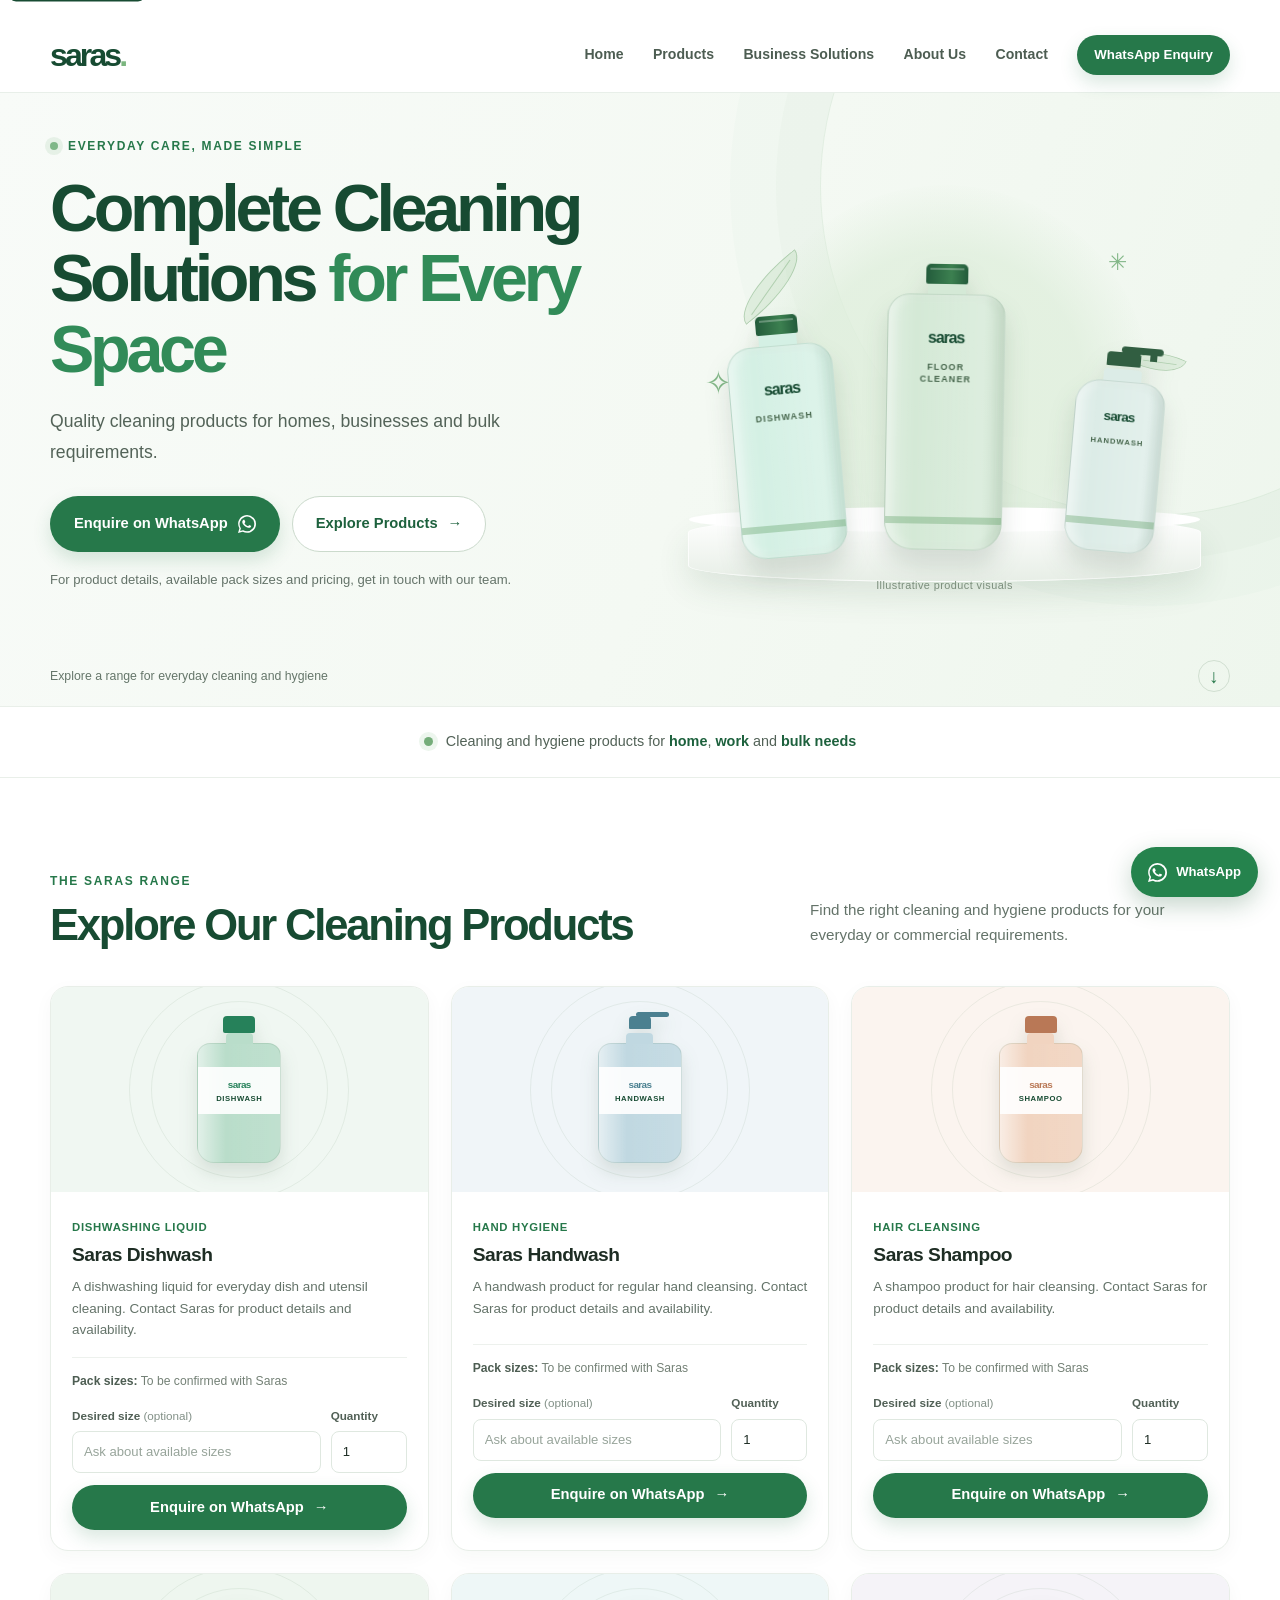
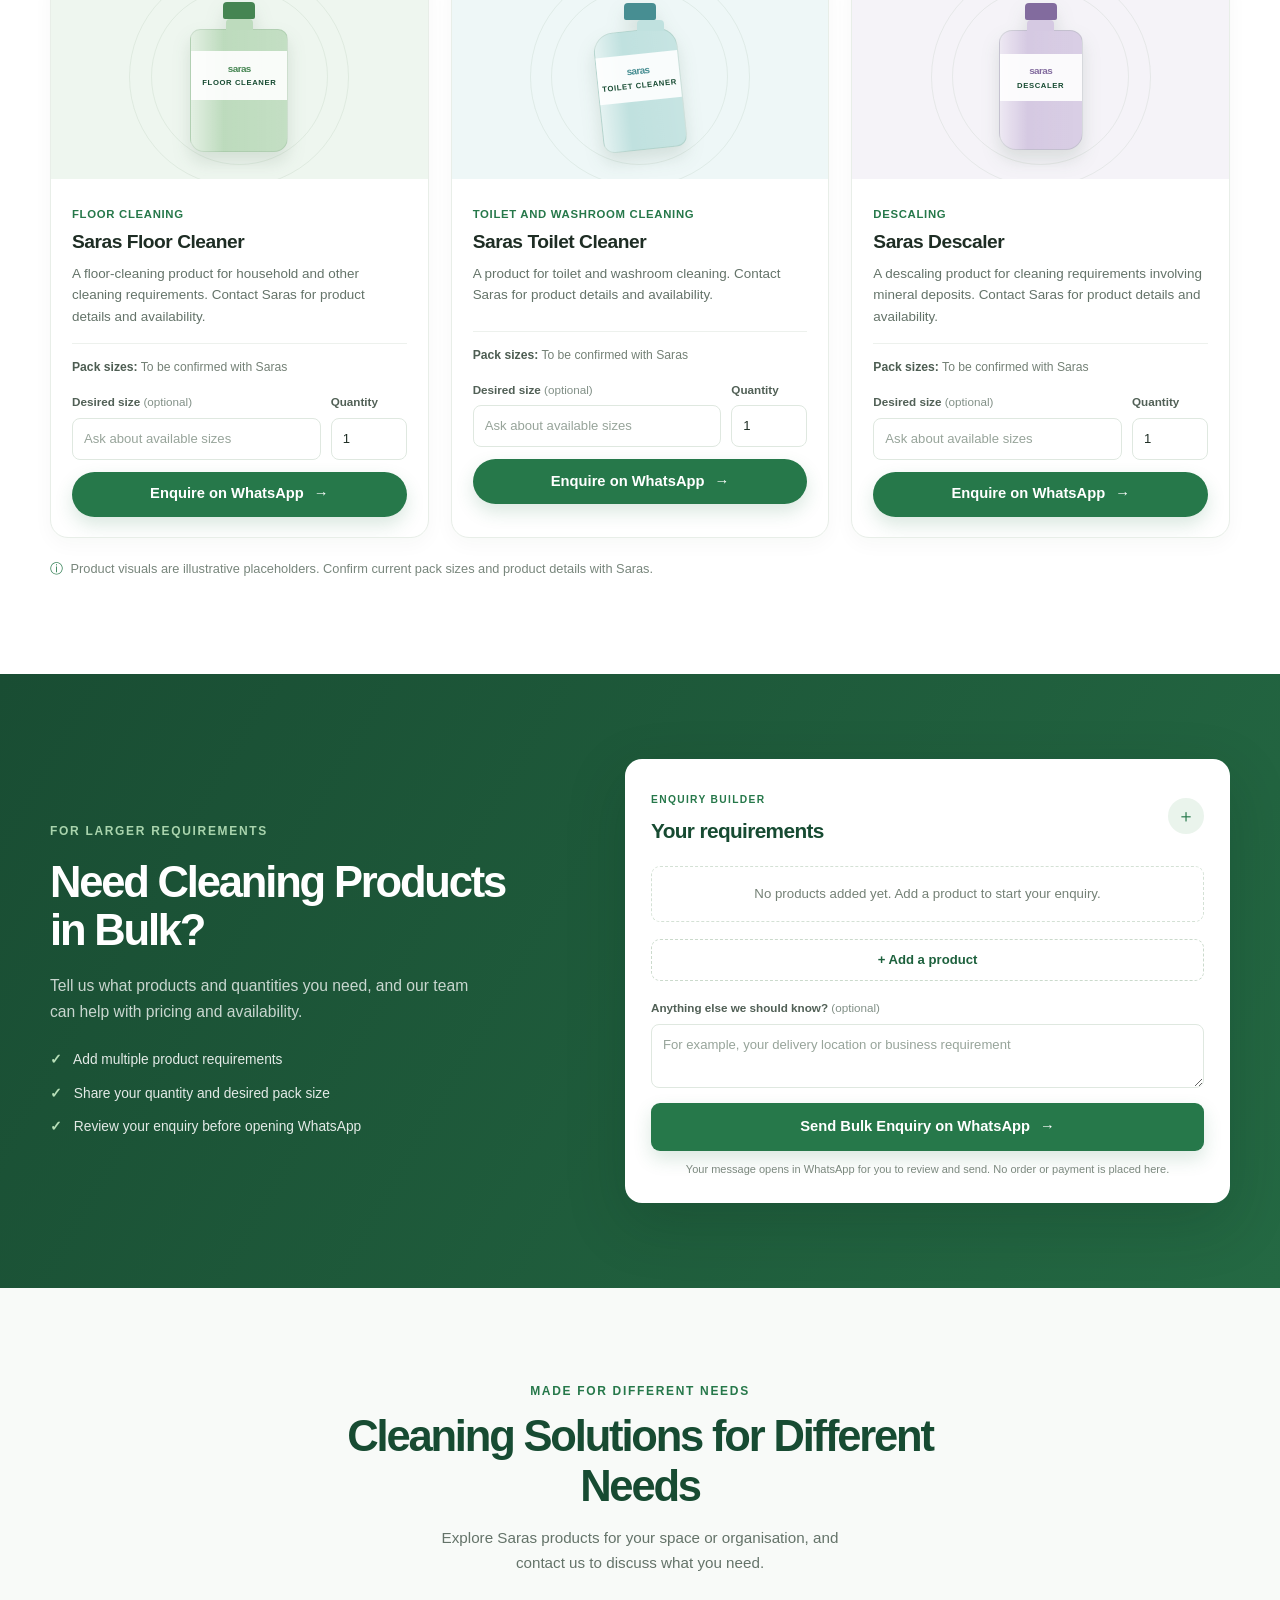
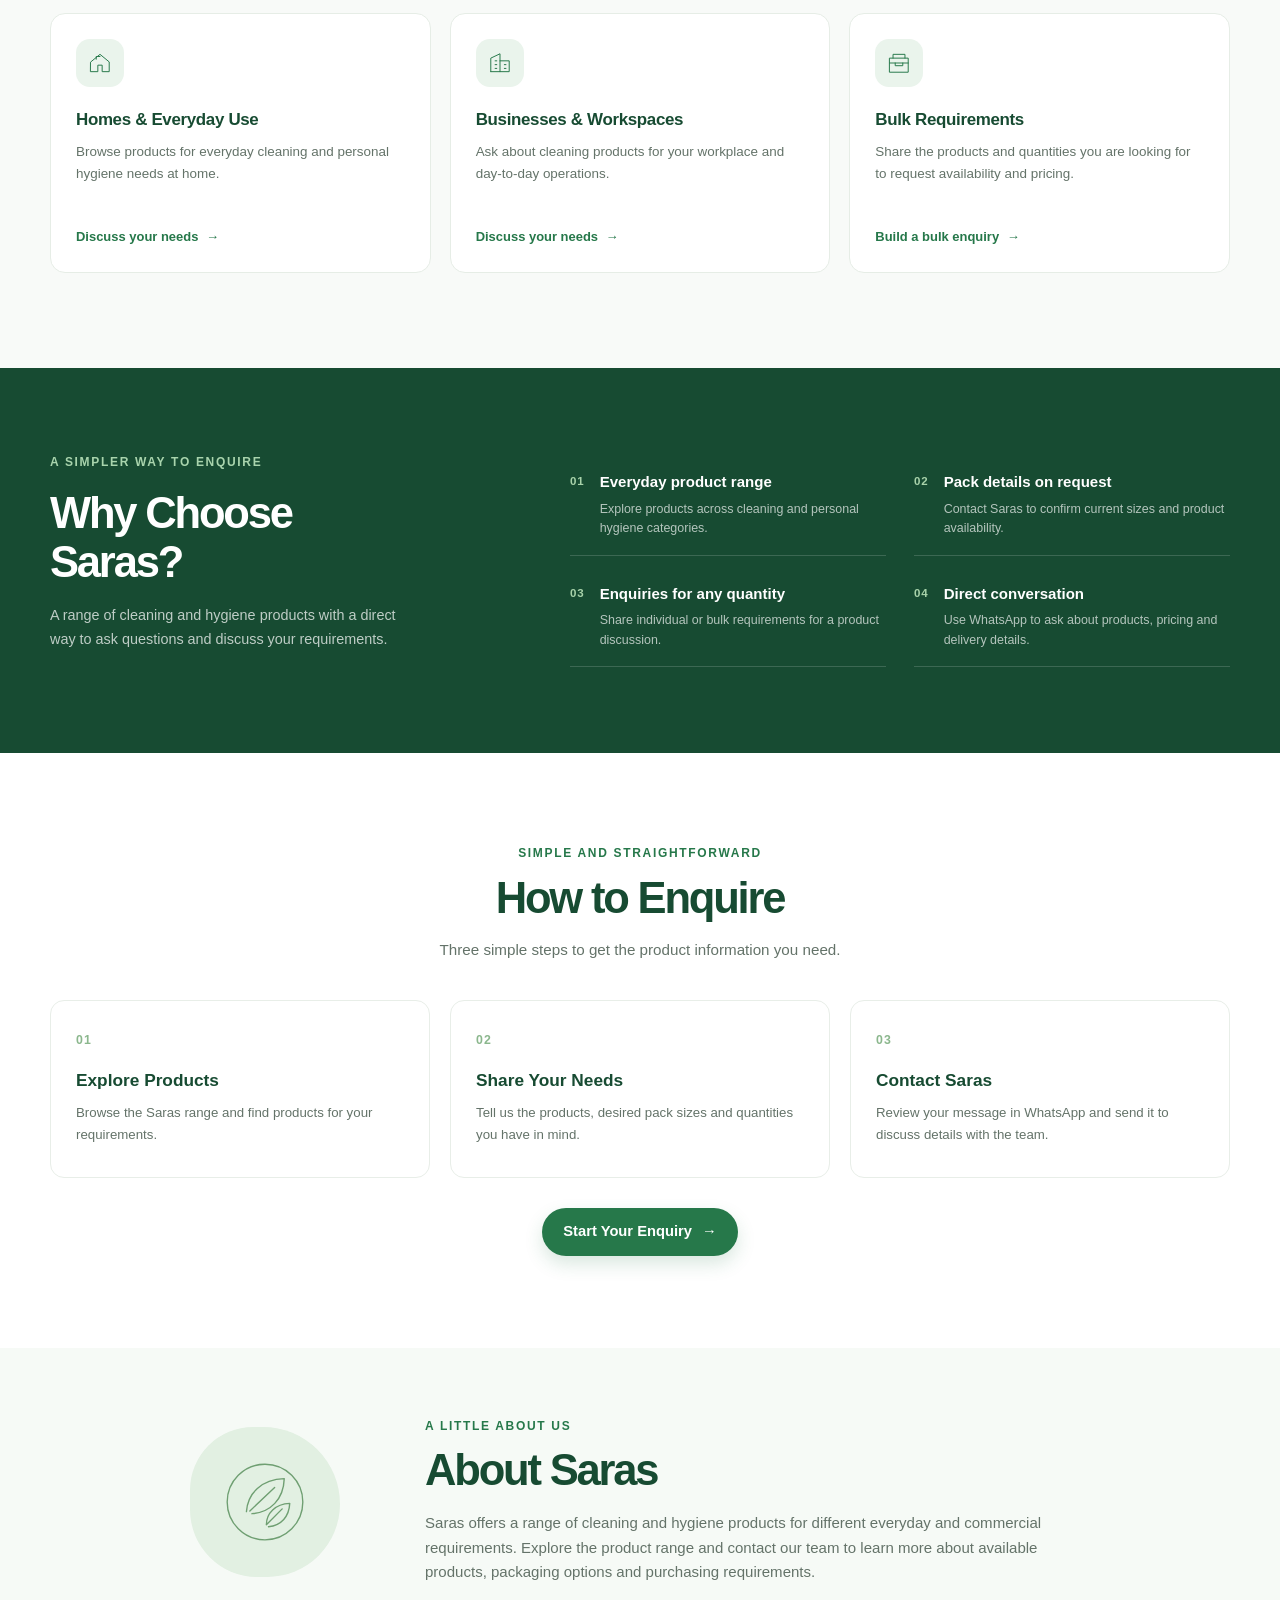
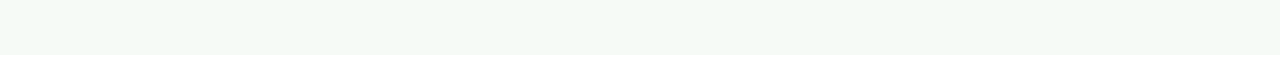
==== commit 2fcd3d54: "Design change on 26October,2026" ====
--- a/products.html
+++ b/products.html
@@ -2,386 +2,13 @@
 <html lang="en">
 <head>
   <meta charset="UTF-8">
-  <meta name="viewport" content="width=device-width, initial-scale=1.0">
-  <title>Chemical Products Catalog | Karni Industries</title>
-  <meta name="description" content="Explore Karni Industries' complete catalog of industrial degreasers, floor cleaners, kitchen hygiene, hospital disinfectants, laundry detergents, and vehicle shampoos.">
-  <meta name="theme-color" content="#0B192C">
-  <link rel="icon" type="image/svg+xml" href="assets/images/logo/karni-logo.svg">
-  <link rel="stylesheet" href="css/style.css">
+  <meta name="viewport" content="width=device-width, initial-scale=1">
+  <meta name="theme-color" content="#FFFFFF">
+  <meta name="description" content="Explore Saras cleaning products and enquire about available products and pack sizes.">
+  <meta http-equiv="refresh" content="0; url=index.html#products">
+  <title>Saras Cleaning Products</title>
 </head>
 <body>
-
-  <!-- Top Announcement Bar -->
-  <aside class="topbar">
-    <div class="container topbar-content">
-      <div class="topbar-contact">
-        <a href="tel:+919876543210" class="topbar-item">
-          <svg viewBox="0 0 24 24"><path d="M22 16.92v3a2 2 0 0 1-2.18 2 19.79 19.79 0 0 1-8.63-3.07 19.5 19.5 0 0 1-6-6 19.79 19.79 0 0 1-3.07-8.67A2 2 0 0 1 4.11 2h3a2 2 0 0 1 2 1.72 12.84 12.84 0 0 0 .7 2.81 2 2 0 0 1-.45 2.11L8.09 9.91a16 16 0 0 0 6 6l1.27-1.27a2 2 0 0 1 2.11-.45 12.84 12.84 0 0 0 2.81.7A2 2 0 0 1 22 16.92z"/></svg>
-          <span data-config="phoneDisplay">+91 98765 43210</span>
-        </a>
-        <a href="mailto:sales@karniindustries.com" class="topbar-item">
-          <svg viewBox="0 0 24 24"><path d="M4 4h16c1.1 0 2 .9 2 2v12c0 1.1-.9 2-2 2H4c-1.1 0-2-.9-2-2V6c0-1.1.9-2 2-2z"/><polyline points="22,6 12,13 2,6"/></svg>
-          <span data-config="email">sales@karniindustries.com</span>
-        </a>
-      </div>
-      <div class="topbar-cert-badge">
-        <span>Bulk Supply • 5L Canisters to 200L Barrels</span>
-      </div>
-    </div>
-  </aside>
-
-  <!-- Sticky Main Header Navigation -->
-  <header class="site-header" id="siteHeader">
-    <div class="container navbar">
-      <a href="index.html" class="brand-logo" aria-label="Karni Industries Home">
-        <img src="assets/images/logo/karni-logo.svg" alt="Karni Industries Logo" class="brand-logo-img">
-      </a>
-
-      <nav class="nav-menu" aria-label="Main Navigation">
-        <a href="index.html" class="nav-link">Home</a>
-        <a href="products.html" class="nav-link active">Products</a>
-        <a href="about.html" class="nav-link">About Us</a>
-        <a href="product-safety.html" class="nav-link">Product Safety</a>
-        <a href="contact.html" class="nav-link">Contact</a>
-      </nav>
-
-      <div class="header-actions">
-        <div class="search-container">
-          <div class="search-input-wrapper">
-            <input type="text" id="headerSearchInput" class="search-input" placeholder="Search chemicals..." autocomplete="off">
-            <button type="button" class="search-btn" aria-label="Search">
-              <svg width="16" height="16" viewBox="0 0 24 24" fill="none" stroke="currentColor" stroke-width="2.5"><circle cx="11" cy="11" r="8"/><line x1="21" y1="21" x2="16.65" y2="16.65"/></svg>
-            </button>
-          </div>
-          <div id="headerSearchResults" class="search-results-dropdown"></div>
-        </div>
-
-        <button type="button" class="quote-cart-btn" onclick="EnquiryCart.openDrawer()" aria-label="View Quote Request Cart">
-          <svg width="18" height="18" viewBox="0 0 24 24" fill="none" stroke="currentColor" stroke-width="2.2"><path d="M6 2L3 6v14a2 2 0 0 0 2 2h14a2 2 0 0 0 2-2V6l-3-4z"/><line x1="3" y1="6" x2="21" y2="6"/><path d="M16 10a4 4 0 0 1-8 0"/></svg>
-          <span>Quote Cart</span>
-          <span class="quote-badge" style="display:none;">0</span>
-        </button>
-
-        <button type="button" class="mobile-toggle" id="mobileToggle" aria-label="Toggle navigation menu">
-          <span></span><span></span><span></span>
-        </button>
-      </div>
-    </div>
-  </header>
-
-  <!-- Mobile Drawer -->
-  <div class="mobile-overlay" id="mobileOverlay"></div>
-  <div class="mobile-drawer" id="mobileDrawer">
-    <div class="mobile-drawer-header">
-      <img src="assets/images/logo/karni-logo.svg" alt="Karni Industries" style="height:36px;">
-      <button class="drawer-close-btn" id="drawerCloseBtn" aria-label="Close menu">&times;</button>
-    </div>
-    <div class="mobile-nav-links">
-      <a href="index.html" class="mobile-nav-link">Home</a>
-      <a href="products.html" class="mobile-nav-link active">Products Catalog</a>
-      <a href="about.html" class="mobile-nav-link">About Company</a>
-      <a href="product-safety.html" class="mobile-nav-link">Product Safety &amp; GHS</a>
-      <a href="contact.html" class="mobile-nav-link">Contact &amp; Inquiries</a>
-    </div>
-  </div>
-
-  <!-- Page Header Banner -->
-  <section class="section" style="background:var(--navy-900); color:#FFF; padding:3.5rem 0 2.5rem; border-bottom:1px solid rgba(0,180,216,0.2);">
-    <div class="container" style="text-align:center;">
-      <div class="section-tag" style="background:rgba(0,180,216,0.15); border-color:var(--cyan-400);">Product Catalog</div>
-      <h1 class="section-title" style="color:#FFF; margin-bottom:0.75rem;">Industrial &amp; Commercial Chemical Formulations</h1>
-      <p class="section-subtitle" style="color:var(--text-inverse-muted); max-width:680px; margin:0 auto;">
-        Browse our comprehensive catalog of 18 lab-tested chemical products. Use category tabs, search by name or application, or sort by priority.
-      </p>
-    </div>
-  </section>
-
-  <!-- Product Catalog Main Workspace -->
-  <section class="section">
-    <div class="container">
-
-      <!-- Catalog Controls Toolbar -->
-      <div class="catalog-toolbar">
-        <!-- Category Filter Tabs -->
-        <div class="filter-pills-bar" id="categoryPills">
-          <button class="filter-pill active" data-category="all">All Formulations (18)</button>
-          <button class="filter-pill" data-category="degreasers">Industrial Degreasers</button>
-          <button class="filter-pill" data-category="housekeeping">Housekeeping</button>
-          <button class="filter-pill" data-category="kitchen">Kitchen Hygiene</button>
-          <button class="filter-pill" data-category="disinfectants">Healthcare Disinfectants</button>
-          <button class="filter-pill" data-category="laundry">Commercial Laundry</button>
-          <button class="filter-pill" data-category="automotive">Automotive &amp; Fleet</button>
-        </div>
-
-        <!-- Sorting & Search Control -->
-        <div style="display:flex; align-items:center; gap:1rem; flex-wrap:wrap;">
-          <input type="text" id="catalogSearchInput" class="calc-input" placeholder="Search catalog..." style="width:200px; padding:0.5rem 1rem;">
-          <select id="catalogSortSelect" class="catalog-sort-select">
-            <option value="featured">Sort: Featured First</option>
-            <option value="name-asc">Name: A to Z</option>
-            <option value="name-desc">Name: Z to A</option>
-            <option value="category">Group by Category</option>
-          </select>
-        </div>
-      </div>
-
-      <!-- Results Count Bar -->
-      <div style="display:flex; justify-content:space-between; align-items:center; margin-bottom:1.5rem; font-size:0.9rem; color:var(--text-muted);">
-        <span id="resultsCountText">Showing 18 Formulations</span>
-        <span id="activeFilterTag" style="display:none; background:var(--bg-surface-alt); padding:0.25rem 0.75rem; border-radius:var(--radius-full); font-weight:600;"></span>
-      </div>
-
-      <!-- Product Cards Grid -->
-      <div class="product-grid" id="catalogGrid">
-        <!-- Populated dynamically by JavaScript -->
-      </div>
-
-      <!-- Empty State -->
-      <div id="catalogEmptyState" style="display:none; text-align:center; padding:5rem 1rem;">
-        <svg width="56" height="56" viewBox="0 0 24 24" fill="none" stroke="var(--border-medium)" stroke-width="1.5" style="margin:0 auto 1rem;">
-          <circle cx="11" cy="11" r="8"></circle><line x1="21" y1="21" x2="16.65" y2="16.65"></line>
-        </svg>
-        <h3 style="font-size:1.35rem; font-weight:800; color:var(--navy-900); margin-bottom:0.5rem;">No Matching Formulations Found</h3>
-        <p style="color:var(--text-muted); max-width:400px; margin:0 auto 1.5rem;">Try modifying your search keywords or clearing your active category filters.</p>
-        <button class="btn btn-primary btn-sm" onclick="resetFilters()">Reset All Filters</button>
-      </div>
-
-    </div>
-  </section>
-
-  <!-- Slide-out Quote Request Drawer -->
-  <div class="quote-drawer-backdrop" id="quoteDrawerBackdrop" onclick="EnquiryCart.closeDrawer()"></div>
-  <aside class="quote-drawer" id="quoteDrawer">
-    <div class="quote-drawer-header">
-      <div class="quote-drawer-title">
-        <svg width="22" height="22" viewBox="0 0 24 24" fill="none" stroke="currentColor" stroke-width="2.2"><path d="M6 2L3 6v14a2 2 0 0 0 2 2h14a2 2 0 0 0 2-2V6l-3-4z"/><line x1="3" y1="6" x2="21" y2="6"/><path d="M16 10a4 4 0 0 1-8 0"/></svg>
-        <span>Bulk Quote Request</span>
-      </div>
-      <button onclick="EnquiryCart.closeDrawer()" style="color:#FFF; font-size:1.5rem;">&times;</button>
-    </div>
-    <div class="quote-drawer-body" id="quoteDrawerItems"></div>
-    <div class="quote-drawer-footer" id="quoteDrawerFooter">
-      <div class="quote-form-group">
-        <input type="text" id="quoteCustomerName" class="form-control" placeholder="Your Name / Contact Person *" required>
-      </div>
-      <div class="quote-form-group">
-        <input type="text" id="quoteCompanyName" class="form-control" placeholder="Company / Facility Name">
-      </div>
-      <div class="quote-form-group">
-        <input type="text" id="quoteCustomerCity" class="form-control" placeholder="City / State (For Freight Estimate)">
-      </div>
-      <button type="button" class="btn btn-whatsapp" style="width:100%; justify-content:center; margin-bottom:0.75rem;" onclick="EnquiryCart.sendWhatsAppQuote()">
-        <svg width="18" height="18" viewBox="0 0 24 24" fill="currentColor"><path d="M12.031 6.172c-3.181 0-5.767 2.586-5.768 5.766-.001 1.298.38 2.27 1.019 3.287l-.582 2.128 2.182-.573c.978.58 1.911.928 3.145.929 3.178 0 5.767-2.587 5.768-5.766.001-3.187-2.575-5.77-5.764-5.771zm3.392 8.244c-.144.405-.837.774-1.17.824-.299.045-.677.063-1.092-.069-.252-.08-.575-.187-.988-.365-1.739-.751-2.874-2.502-2.961-2.617-.087-.116-.708-.94-.708-1.793s.448-1.273.607-1.446c.159-.173.346-.217.462-.217l.332.007c.106.005.249-.04.39.298.144.347.491 1.2.534 1.287.043.087.072.188.014.304-.058.116-.087.188-.173.289l-.26.304c-.087.086-.177.18-.076.354.101.174.449.741.964 1.201.662.591 1.221.774 1.394.86.174.086.275.073.376-.044.101-.116.433-.506.549-.68.116-.173.231-.145.39-.086s1.011.477 1.184.564.289.13.332.202c.045.072.045.419-.099.824z"/></svg>
-        <span>Send Quote Request on WhatsApp</span>
-      </button>
-      <div style="display:flex; justify-content:space-between; align-items:center;">
-        <button type="button" onclick="EnquiryCart.clearCart()" style="font-size:0.8rem; color:var(--text-muted); text-decoration:underline;">
-          Clear Quote
-        </button>
-        <span style="font-size:0.75rem; color:var(--text-muted);">Instant Dispatch Evaluation</span>
-      </div>
-    </div>
-  </aside>
-
-  <!-- Floating WhatsApp Quick Button -->
-  <div class="floating-whatsapp">
-    <div class="floating-wa-tooltip">Need Instant Pricing? Chat with Sales</div>
-    <a href="https://wa.me/919876543210?text=Hello%20Karni%20Industries%2C%20I%20am%20browsing%20your%20products%20catalog." target="_blank" class="floating-wa-btn" aria-label="Chat on WhatsApp">
-      <svg width="32" height="32" viewBox="0 0 24 24" fill="currentColor"><path d="M12.031 6.172c-3.181 0-5.767 2.586-5.768 5.766-.001 1.298.38 2.27 1.019 3.287l-.582 2.128 2.182-.573c.978.58 1.911.928 3.145.929 3.178 0 5.767-2.587 5.768-5.766.001-3.187-2.575-5.77-5.764-5.771zm3.392 8.244c-.144.405-.837.774-1.17.824-.299.045-.677.063-1.092-.069-.252-.08-.575-.187-.988-.365-1.739-.751-2.874-2.502-2.961-2.617-.087-.116-.708-.94-.708-1.793s.448-1.273.607-1.446c.159-.173.346-.217.462-.217l.332.007c.106.005.249-.04.39.298.144.347.491 1.2.534 1.287.043.087.072.188.014.304-.058.116-.087.188-.173.289l-.26.304c-.087.086-.177.18-.076.354.101.174.449.741.964 1.201.662.591 1.221.774 1.394.86.174.086.275.073.376-.044.101-.116.433-.506.549-.68.116-.173.231-.145.39-.086s1.011.477 1.184.564.289.13.332.202c.045.072.045.419-.099.824z"/></svg>
-    </a>
-  </div>
-
-  <!-- Site Footer -->
-  <footer class="site-footer">
-    <div class="container footer-grid">
-      <div>
-        <a href="index.html" style="display:inline-block; margin-bottom:1.25rem;">
-          <img src="assets/images/logo/karni-logo.svg" alt="Karni Industries" style="height:44px;">
-        </a>
-        <p style="font-size:0.9rem; line-height:1.6; margin-bottom:1.5rem;">
-          Specialized manufacturer of advanced industrial cleaning chemicals, institutional hygiene formulations, and commercial degreasers.
-        </p>
-      </div>
-      <div>
-        <h4 class="footer-col-title">Navigation</h4>
-        <div class="footer-links">
-          <a href="index.html" class="footer-link">Home</a>
-          <a href="products.html" class="footer-link">All Products</a>
-          <a href="about.html" class="footer-link">About Company</a>
-          <a href="product-safety.html" class="footer-link">Product Safety &amp; GHS</a>
-          <a href="contact.html" class="footer-link">Contact &amp; Quotes</a>
-        </div>
-      </div>
-      <div>
-        <h4 class="footer-col-title">Categories</h4>
-        <div class="footer-links">
-          <a href="products.html?category=degreasers" class="footer-link">Industrial Degreasers</a>
-          <a href="products.html?category=housekeeping" class="footer-link">Housekeeping Care</a>
-          <a href="products.html?category=kitchen" class="footer-link">Kitchen Hygiene</a>
-          <a href="products.html?category=disinfectants" class="footer-link">Healthcare Disinfectants</a>
-          <a href="products.html?category=laundry" class="footer-link">Commercial Laundry</a>
-          <a href="products.html?category=automotive" class="footer-link">Automotive &amp; Fleet</a>
-        </div>
-      </div>
-      <div>
-        <h4 class="footer-col-title">Sales Desk</h4>
-        <div style="font-size:0.85rem; line-height:1.6; display:flex; flex-direction:column; gap:0.75rem;">
-          <div>Plot No. 42-45, Phase III, Industrial Growth Centre, RIICO Industrial Area, Jaipur 302013</div>
-          <div><strong>Phone:</strong> +91 98765 43210</div>
-          <div><strong>Email:</strong> sales@karniindustries.com</div>
-        </div>
-      </div>
-    </div>
-    <div class="container footer-bottom">
-      <div>&copy; <span id="currentYear">2026</span> Karni Industries. All Rights Reserved.</div>
-      <div style="display:flex; gap:1.5rem;">
-        <a href="privacy-policy.html" class="footer-link">Privacy Policy</a>
-        <a href="terms-and-conditions.html" class="footer-link">Terms &amp; Conditions</a>
-        <a href="product-safety.html" class="footer-link">Chemical Safety Portal</a>
-      </div>
-    </div>
-  </footer>
-
-  <!-- Scripts -->
-  <script src="js/config.js"></script>
-  <script src="js/products.js"></script>
-  <script src="js/main.js"></script>
-
-  <!-- Catalog Filtering & Sorting Script -->
-  <script>
-    let currentCategory = 'all';
-    let searchQuery = '';
-    let sortMode = 'featured';
-
-    function renderCatalog() {
-      const grid = document.getElementById('catalogGrid');
-      const emptyState = document.getElementById('catalogEmptyState');
-      const countText = document.getElementById('resultsCountText');
-      if (!grid) return;
-
-      let list = ProductsDB.getByCategory(currentCategory);
-
-      // Search filter
-      if (searchQuery.trim()) {
-        const q = searchQuery.toLowerCase().trim();
-        list = list.filter(p => 
-          p.name.toLowerCase().includes(q) ||
-          p.sku.toLowerCase().includes(q) ||
-          p.shortDesc.toLowerCase().includes(q) ||
-          p.applications.some(a => a.toLowerCase().includes(q))
-        );
-      }
-
-      // Sort
-      if (sortMode === 'name-asc') {
-        list.sort((a, b) => a.name.localeCompare(b.name));
-      } else if (sortMode === 'name-desc') {
-        list.sort((a, b) => b.name.localeCompare(a.name));
-      } else if (sortMode === 'category') {
-        list.sort((a, b) => a.category.localeCompare(b.category));
-      } else {
-        // Featured first
-        list.sort((a, b) => (b.isFeatured ? 1 : 0) - (a.isFeatured ? 1 : 0));
-      }
-
-      if (countText) countText.textContent = `Showing ${list.length} Formulation${list.length === 1 ? '' : 's'}`;
-
-      if (list.length === 0) {
-        grid.innerHTML = '';
-        if (emptyState) emptyState.style.display = 'block';
-        return;
-      }
-
-      if (emptyState) emptyState.style.display = 'none';
-
-      grid.innerHTML = list.map(p => `
-        <div class="product-card">
-          <div class="product-thumb-wrap">
-            <span class="product-badge-pill">${p.badge}</span>
-            <a href="product-details.html?id=${p.id}">
-              <img src="${p.image}" alt="${p.name}" class="product-card-img">
-            </a>
-          </div>
-          <div class="product-body">
-            <span class="product-category-tag">${p.categoryName}</span>
-            <h3 class="product-card-title">
-              <a href="product-details.html?id=${p.id}">${p.name}</a>
-            </h3>
-            <div class="product-sku">SKU: ${p.sku}</div>
-            <p class="product-card-desc">${p.shortDesc}</p>
-            
-            <div class="product-specs-row">
-              <span class="product-spec-item">Dilution: <strong>${p.dilutionRatioMin ? '1:' + p.dilutionRatioMin : 'RTU'}</strong></span>
-              <span class="product-spec-item">pH: <strong>${p.ph.split(' ')[0]}</strong></span>
-            </div>
-
-            <div class="product-actions-group">
-              <button type="button" class="btn-card-quote" onclick="EnquiryCart.addItem(ProductsDB.getById('${p.id}'), '${p.packagingSizes[0]}')">
-                <svg width="14" height="14" viewBox="0 0 24 24" fill="none" stroke="currentColor" stroke-width="2.5"><path d="M6 2L3 6v14a2 2 0 0 0 2 2h14a2 2 0 0 0 2-2V6l-3-4z"/><line x1="3" y1="6" x2="21" y2="6"/><path d="M16 10a4 4 0 0 1-8 0"/></svg>
-                <span>+ Quote</span>
-              </button>
-              <button type="button" class="btn-card-wa" onclick="sendProductWhatsApp('${p.id}')">
-                <svg width="14" height="14" viewBox="0 0 24 24" fill="currentColor"><path d="M12.031 6.172c-3.181 0-5.767 2.586-5.768 5.766-.001 1.298.38 2.27 1.019 3.287l-.582 2.128 2.182-.573c.978.58 1.911.928 3.145.929 3.178 0 5.767-2.587 5.768-5.766.001-3.187-2.575-5.77-5.764-5.771zm3.392 8.244c-.144.405-.837.774-1.17.824-.299.045-.677.063-1.092-.069-.252-.08-.575-.187-.988-.365-1.739-.751-2.874-2.502-2.961-2.617-.087-.116-.708-.94-.708-1.793s.448-1.273.607-1.446c.159-.173.346-.217.462-.217l.332.007c.106.005.249-.04.39.298.144.347.491 1.2.534 1.287.043.087.072.188.014.304-.058.116-.087.188-.173.289l-.26.304c-.087.086-.177.18-.076.354.101.174.449.741.964 1.201.662.591 1.221.774 1.394.86.174.086.275.073.376-.044.101-.116.433-.506.549-.68.116-.173.231-.145.39-.086s1.011.477 1.184.564.289.13.332.202c.045.072.045.419-.099.824z"/></svg>
-                <span>Enquire</span>
-              </button>
-            </div>
-          </div>
-        </div>
-      `).join('');
-    }
-
-    function resetFilters() {
-      currentCategory = 'all';
-      searchQuery = '';
-      const input = document.getElementById('catalogSearchInput');
-      if (input) input.value = '';
-      document.querySelectorAll('.filter-pill').forEach(pill => {
-        pill.classList.toggle('active', pill.getAttribute('data-category') === 'all');
-      });
-      renderCatalog();
-    }
-
-    document.addEventListener('DOMContentLoaded', () => {
-      // Check query param for initial category
-      const urlParams = new URLSearchParams(window.location.search);
-      const catParam = urlParams.get('category');
-      if (catParam) {
-        currentCategory = catParam;
-        document.querySelectorAll('.filter-pill').forEach(pill => {
-          pill.classList.toggle('active', pill.getAttribute('data-category') === catParam);
-        });
-      }
-
-      // Category Pill click
-      document.querySelectorAll('.filter-pill').forEach(pill => {
-        pill.addEventListener('click', () => {
-          document.querySelectorAll('.filter-pill').forEach(p => p.classList.remove('active'));
-          pill.classList.add('active');
-          currentCategory = pill.getAttribute('data-category');
-          renderCatalog();
-        });
-      });
-
-      // Search input
-      const searchInput = document.getElementById('catalogSearchInput');
-      if (searchInput) {
-        searchInput.addEventListener('input', (e) => {
-          searchQuery = e.target.value;
-          renderCatalog();
-        });
-      }
-
-      // Sort select
-      const sortSelect = document.getElementById('catalogSortSelect');
-      if (sortSelect) {
-        sortSelect.addEventListener('change', (e) => {
-          sortMode = e.target.value;
-          renderCatalog();
-        });
-      }
-
-      renderCatalog();
-    });
-  </script>
+  <p>Products have moved to the <a href="index.html#products">Saras product catalogue</a>.</p>
 </body>
 </html>
